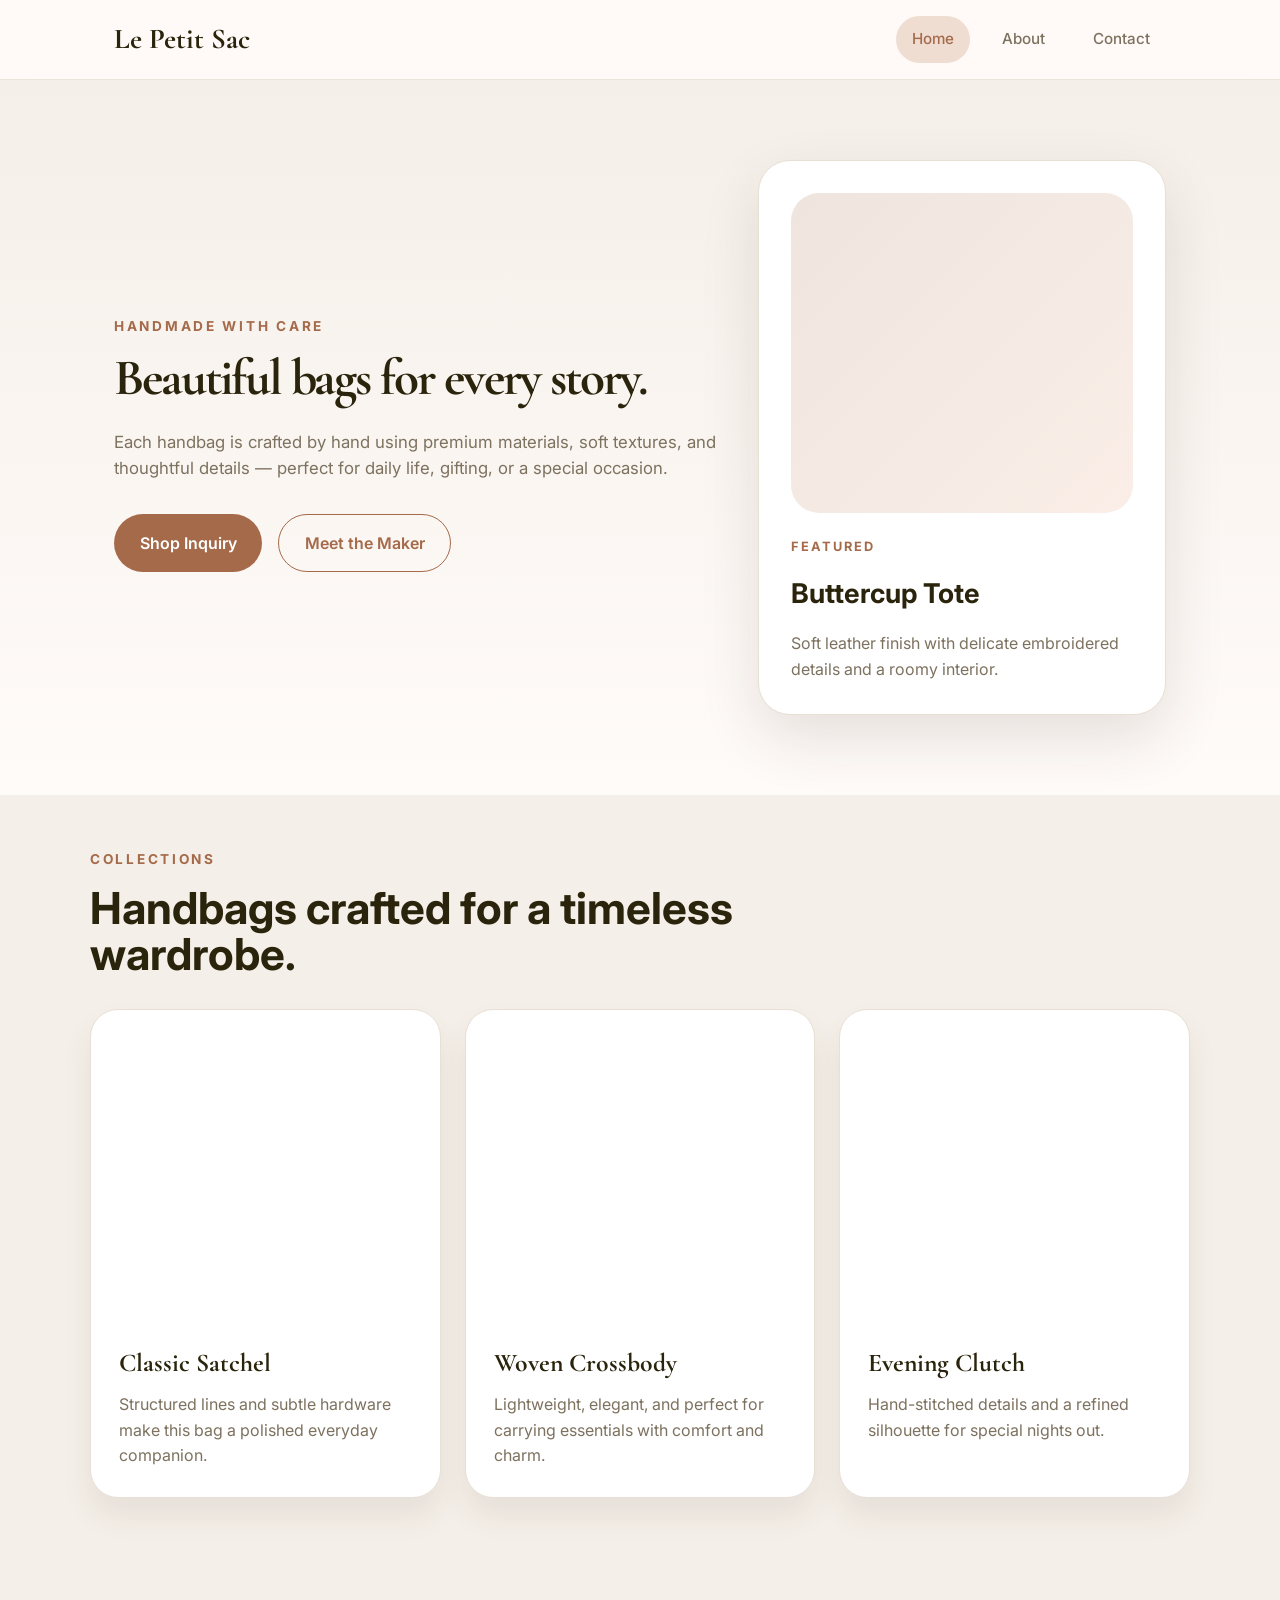
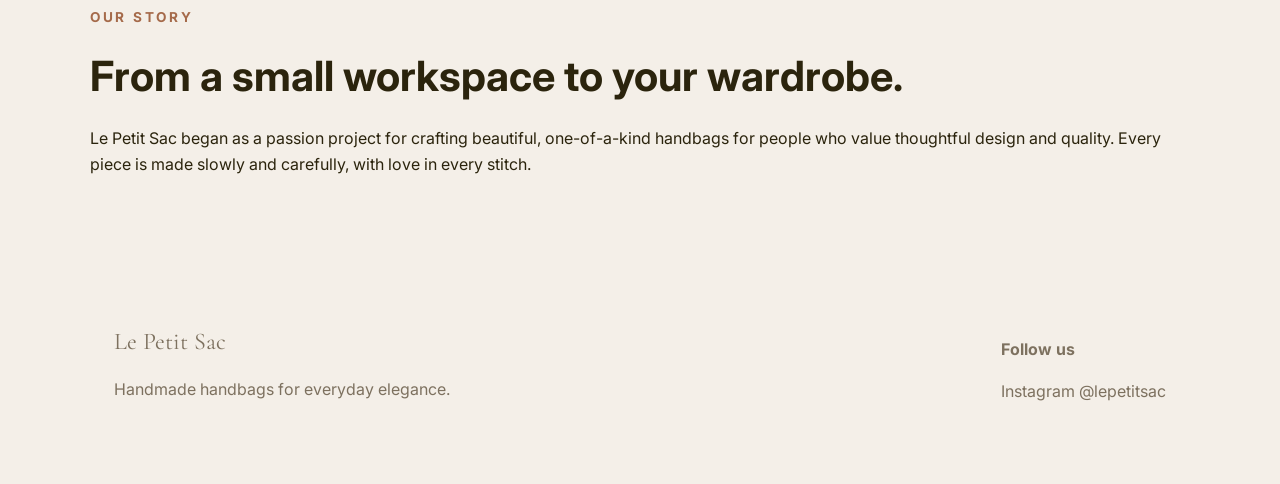
==== index.html @ e7d2e79a "style: update design for handmade handbag shop" ====
<!doctype html>
<html lang="en">
  <head>
    <meta charset="utf-8" />
    <meta name="viewport" content="width=device-width, initial-scale=1" />
    <title>Le Petit Sac — Handmade Handbags</title>
    <link rel="preconnect" href="https://fonts.googleapis.com">
    <link rel="preconnect" href="https://fonts.gstatic.com" crossorigin>
    <link href="https://fonts.googleapis.com/css2?family=Cormorant+Garamond:wght@400;500;600;700&family=Inter:wght@400;500;600;700&display=swap" rel="stylesheet">
    <link rel="stylesheet" href="styles.css">
  </head>
  <body>
    <header class="site-header">
      <div class="container header-row">
        <a class="logo" href="index.html">Le Petit Sac</a>
        <button id="navToggle" class="nav-toggle" aria-label="Toggle navigation">☰</button>
        <nav id="mainNav" class="nav" aria-label="Primary navigation">
          <a class="nav-link" href="index.html">Home</a>
          <a class="nav-link" href="about.html">About</a>
          <a class="nav-link" href="contact.html">Contact</a>
        </nav>
      </div>
    </header>

    <main>
      <section class="hero hero-shop">
        <div class="container hero-grid">
          <div>
            <p class="eyebrow">Handmade with care</p>
            <h1>Beautiful bags for every story.</h1>
            <p class="hero-copy">Each handbag is crafted by hand using premium materials, soft textures, and thoughtful details — perfect for daily life, gifting, or a special occasion.</p>
            <div class="hero-actions">
              <a class="button button-primary" href="contact.html">Shop Inquiry</a>
              <a class="button button-secondary" href="about.html">Meet the Maker</a>
            </div>
          </div>
          <div class="hero-product-card">
            <div class="product-visual"></div>
            <div class="product-copy">
              <span class="product-tag">Featured</span>
              <h2>Buttercup Tote</h2>
              <p>Soft leather finish with delicate embroidered details and a roomy interior.</p>
            </div>
          </div>
        </div>
      </section>

      <section class="container section-intro">
        <div class="section-heading">
          <p class="eyebrow">Collections</p>
          <h2>Handbags crafted for a timeless wardrobe.</h2>
        </div>
        <div class="card-grid">
          <article class="product-card">
            <div class="product-image product-image-1"></div>
            <h3>Classic Satchel</h3>
            <p>Structured lines and subtle hardware make this bag a polished everyday companion.</p>
          </article>
          <article class="product-card">
            <div class="product-image product-image-2"></div>
            <h3>Woven Crossbody</h3>
            <p>Lightweight, elegant, and perfect for carrying essentials with comfort and charm.</p>
          </article>
          <article class="product-card">
            <div class="product-image product-image-3"></div>
            <h3>Evening Clutch</h3>
            <p>Hand-stitched details and a refined silhouette for special nights out.</p>
          </article>
        </div>
      </section>

      <section class="container story-section">
        <div class="story-copy">
          <p class="eyebrow">Our Story</p>
          <h2>From a small workspace to your wardrobe.</h2>
          <p>Le Petit Sac began as a passion project for crafting beautiful, one-of-a-kind handbags for people who value thoughtful design and quality. Every piece is made slowly and carefully, with love in every stitch.</p>
        </div>
      </section>
    </main>

    <footer class="site-footer">
      <div class="container footer-grid">
        <div>
          <p class="footer-logo">Le Petit Sac</p>
          <p>Handmade handbags for everyday elegance.</p>
        </div>
        <div>
          <p><strong>Follow us</strong></p>
          <p>Instagram @lepetitsac</p>
        </div>
      </div>
    </footer>

    <script src="script.js"></script>
  </body>
</html>
---- styles.css ----
:root{
  --bg:#f4efe8;
  --surface:#fff9f5;
  --panel:#ffffff;
  --text:#2b240d;
  --muted:#7d715f;
  --accent:#a56a4a;
  --accent-soft:#efddd2;
  --border:#e8dfd5;
  --shadow:0 24px 60px rgba(59,43,28,0.12);
}
*{box-sizing:border-box}
html{scroll-behavior:smooth}
body{margin:0;font-family:'Inter',system-ui,sans-serif;background:var(--bg);color:var(--text);line-height:1.6}
a{color:inherit;text-decoration:none}
img{max-width:100%;display:block}
.container{max-width:1100px;margin:0 auto;padding:1rem 1.5rem}
.site-header{background:rgba(255,250,248,0.92);backdrop-filter:blur(12px);border-bottom:1px solid rgba(232,223,213,0.8);position:sticky;top:0;z-index:20}
.site-header .container{display:flex;align-items:center;gap:1rem;min-height:72px}
.logo{margin:0;font-family:'Cormorant Garamond',serif;font-size:1.8rem;font-weight:700;color:var(--text)}
.nav{margin-left:auto;display:flex;gap:1rem;align-items:center}
.nav-link{font-size:.95rem;font-weight:500;color:var(--muted);padding:.7rem 1rem;border-radius:999px;transition:background .3s,color .3s}
.nav-link:hover,.nav-link.active{background:var(--accent-soft);color:var(--accent)}
.nav-toggle{display:none;background:none;border:0;font-size:1.5rem;color:var(--text)}
.hero-shop{padding:4rem 0;background:linear-gradient(180deg,rgba(244,239,232,1) 0%,rgba(255,251,249,1) 100%)}
.hero-grid{display:grid;grid-template-columns:1.2fr .8fr;gap:2rem;align-items:center}
.eyebrow{font-size:.85rem;font-weight:700;letter-spacing:.2em;text-transform:uppercase;color:var(--accent);margin-bottom:.9rem}
.hero h1,.hero-about h1,.hero-contact h1{font-family:'Cormorant Garamond',serif;font-size:clamp(3rem,4vw,5rem);line-height:1.02;margin:0;letter-spacing:-.04em}
.hero-copy{max-width:42rem;margin:1.5rem 0;font-size:1.05rem;color:var(--muted)}
.hero-actions{display:flex;flex-wrap:wrap;gap:1rem;margin-top:2rem}
.button{display:inline-flex;align-items:center;justify-content:center;padding:.95rem 1.6rem;border-radius:999px;font-weight:600;transition:transform .2s ease,background .2s ease}
.button:hover{transform:translateY(-1px)}
.button-primary{background:var(--accent);color:#fff}
.button-secondary{background:transparent;border:1px solid var(--accent);color:var(--accent)}
.hero-product-card{background:var(--panel);border:1px solid var(--border);border-radius:32px;padding:2rem;box-shadow:var(--shadow);display:grid;gap:1.5rem}
.product-visual{height:320px;border-radius:28px;background:linear-gradient(135deg,rgba(165,106,74,0.18),rgba(250,236,229,0.9));position:relative;overflow:hidden}
.product-visual::before{content:'';position:absolute;inset:0;background:url('https://images.unsplash.com/photo-1512436991641-6745cdb1723f?auto=format&fit=crop&w=900&q=80') center/cover no-repeat;filter:grayscale(.05) contrast(1.02);}
.product-copy{display:grid;gap:.75rem}
.product-tag{font-size:.8rem;font-weight:700;text-transform:uppercase;color:var(--accent);letter-spacing:.16em}
.product-copy h2{font-size:1.7rem;margin:.2rem 0}
.product-copy p{margin:0;color:var(--muted)}
.section-intro{padding:2.5rem 0 4rem}
.section-heading{max-width:680px;margin-bottom:2rem}
.section-heading h2{font-size:2.75rem;line-height:1.05;margin:.5rem 0}
.card-grid{display:grid;grid-template-columns:repeat(3,minmax(0,1fr));gap:1.5rem}
.product-card{background:var(--panel);border:1px solid var(--border);border-radius:28px;padding:1.75rem;box-shadow:0 18px 30px rgba(75,52,37,0.08)}
.product-card h3{font-family:'Cormorant Garamond',serif;font-size:1.6rem;margin:.75rem 0 .5rem}
.product-card p{color:var(--muted);margin:0}
.product-image{aspect-ratio:1/1;display:block;border-radius:24px;background-size:cover;background-position:center}
.product-image-1{background-image:url('https://images.unsplash.com/photo-1512436991641-6745cdb1723f?auto=format&fit=crop&w=700&q=80')}
.product-image-2{background-image:url('https://images.unsplash.com/photo-1495121605193-b116b5b9c5d6?auto=format&fit=crop&w=700&q=80')}
.product-image-3{background-image:url('https://images.unsplash.com/photo-1520962915462-2f277ed0b07a?auto=format&fit=crop&w=700&q=80')}
.story-section{padding:2rem 0 4rem}
.story-copy h2{font-size:2.6rem;margin:.4rem 0 1rem}
.about-grid{display:grid;grid-template-columns:1.2fr .8fr;gap:2rem;align-items:start}
.about-copy p{color:var(--muted);margin-top:1rem}
.about-values{display:grid;gap:1rem}
.value-card{background:var(--surface);border:1px solid var(--border);border-radius:24px;padding:1.5rem}
.value-card h3{margin:0 0 .75rem;font-size:1.2rem}
.value-card p{margin:0;color:var(--muted)}
.hero-about,.hero-contact{padding:5rem 0 4rem;background:linear-gradient(180deg,rgba(244,239,232,0.8),rgba(255,251,249,1))}
.hero-inner{max-width:720px}
.contact-grid{display:grid;grid-template-columns:1fr 1.1fr;gap:2rem;padding:3rem 0}
.contact-details, .contact-form-card{background:var(--panel);border:1px solid var(--border);border-radius:32px;padding:2rem;box-shadow:var(--shadow)}
.contact-details h2{font-size:2rem;margin-bottom:.75rem}
.contact-form-card form{display:grid;gap:1rem}
.contact-form-card label{font-weight:600;color:var(--text)}
.contact-form-card input,
.contact-form-card textarea{width:100%;padding:1rem;border:1px solid var(--border);border-radius:18px;background:rgba(255,250,248,0.95);font:inherit}
.contact-form-card button{width:min-content;background:var(--accent);color:#fff;border-radius:999px;padding:.95rem 1.8rem;font-weight:700;cursor:pointer}
.site-footer{padding:3rem 0;background:transparent;color:var(--muted)}
.footer-grid{display:grid;grid-template-columns:1fr auto;gap:2rem;align-items:center}
.footer-logo{font-family:'Cormorant Garamond',serif;font-size:1.5rem;margin:0}

@media (max-width:920px){
  .hero-grid, .about-grid, .contact-grid{grid-template-columns:1fr}
  .card-grid{grid-template-columns:1fr 1fr}
}
@media (max-width:720px){
  .container{padding:1rem}
  .site-header .container{flex-wrap:wrap}
  .nav{display:none;position:absolute;right:1rem;top:72px;flex-direction:column;background:var(--panel);padding:1rem;border-radius:20px;box-shadow:0 24px 40px rgba(75,52,37,0.12)}
  .nav.open{display:flex}
  .nav-toggle{display:block;margin-left:auto}
  .hero h1,.hero-about h1,.hero-contact h1{font-size:2.8rem}
  .card-grid{grid-template-columns:1fr}
}
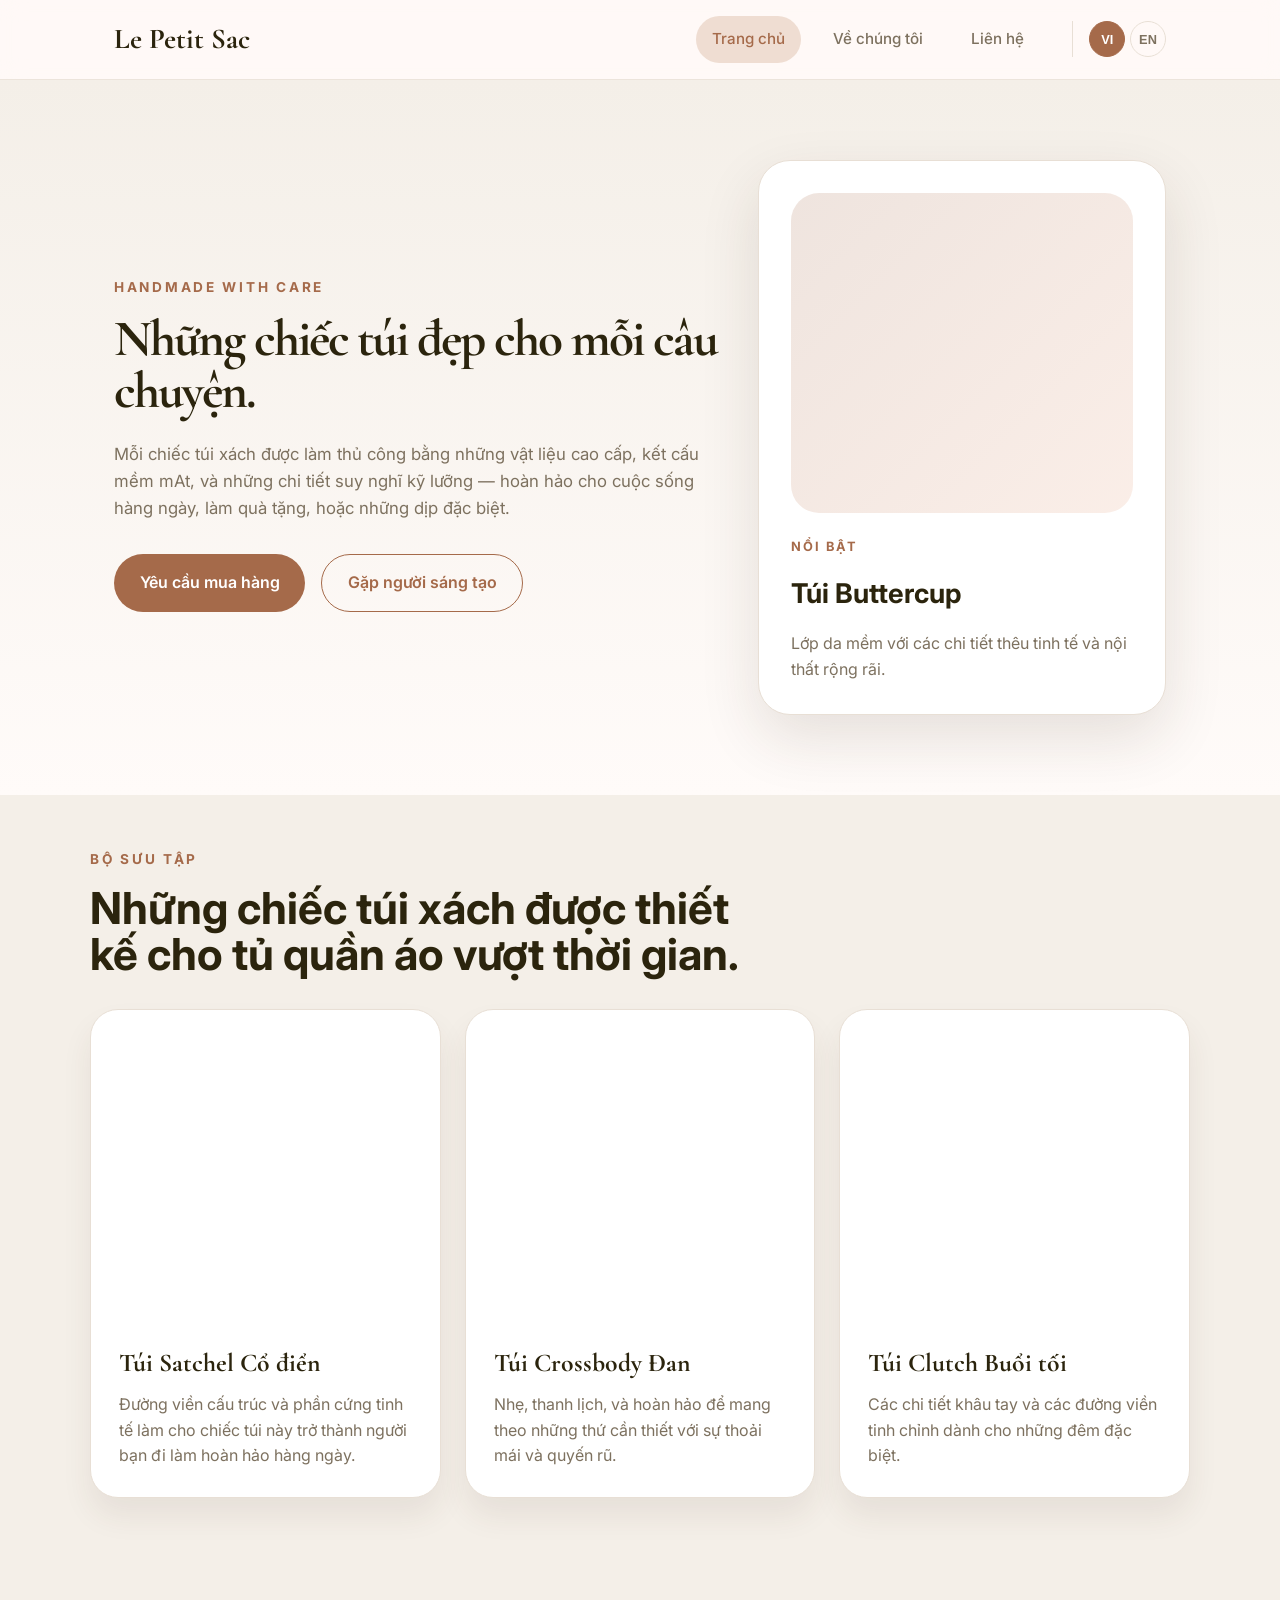
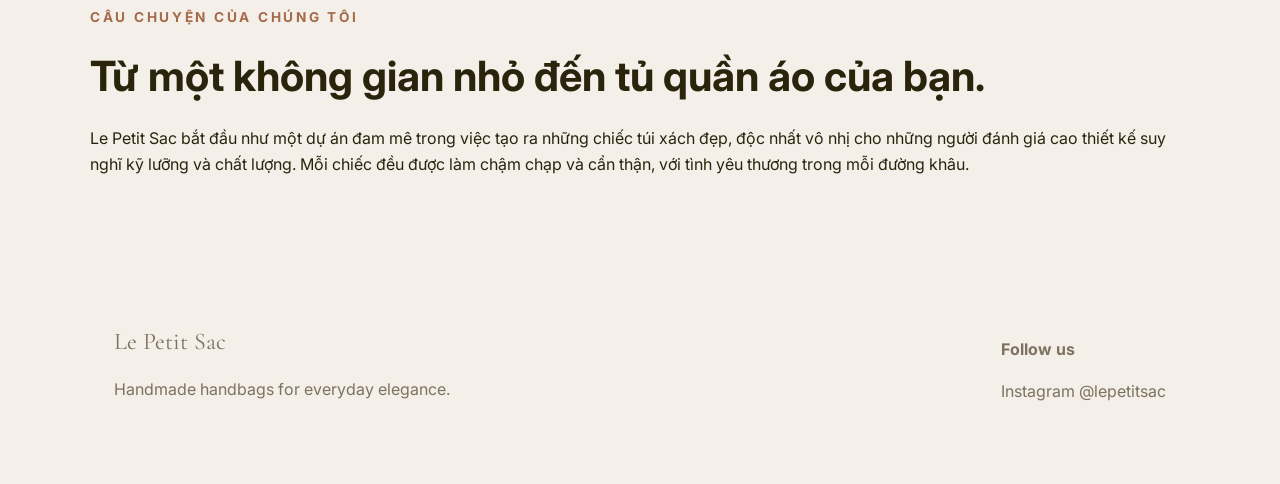
==== commit 332377fa: "feat: add multilingual support (Vietnamese + English) with language switcher" ====
--- a/index.html
+++ b/index.html
@@ -8,6 +8,7 @@
     <link rel="preconnect" href="https://fonts.gstatic.com" crossorigin>
     <link href="https://fonts.googleapis.com/css2?family=Cormorant+Garamond:wght@400;500;600;700&family=Inter:wght@400;500;600;700&display=swap" rel="stylesheet">
     <link rel="stylesheet" href="styles.css">
+    <script src="translations.js"></script>
   </head>
   <body>
     <header class="site-header">
@@ -15,10 +16,14 @@
         <a class="logo" href="index.html">Le Petit Sac</a>
         <button id="navToggle" class="nav-toggle" aria-label="Toggle navigation">☰</button>
         <nav id="mainNav" class="nav" aria-label="Primary navigation">
-          <a class="nav-link" href="index.html">Home</a>
-          <a class="nav-link" href="about.html">About</a>
-          <a class="nav-link" href="contact.html">Contact</a>
+          <a class="nav-link" href="index.html" data-i18n="home">Home</a>
+          <a class="nav-link" href="about.html" data-i18n="about">About</a>
+          <a class="nav-link" href="contact.html" data-i18n="contact">Contact</a>
         </nav>
+        <div class="lang-switcher">
+          <button class="lang-btn" data-lang="vi">VI</button>
+          <button class="lang-btn" data-lang="en">EN</button>
+        </div>
       </div>
     </header>
 
@@ -26,20 +31,20 @@
       <section class="hero hero-shop">
         <div class="container hero-grid">
           <div>
-            <p class="eyebrow">Handmade with care</p>
-            <h1>Beautiful bags for every story.</h1>
-            <p class="hero-copy">Each handbag is crafted by hand using premium materials, soft textures, and thoughtful details — perfect for daily life, gifting, or a special occasion.</p>
+            <p class="eyebrow" data-i18n="tagline">Handmade with care</p>
+            <h1 data-i18n="hero_title">Beautiful bags for every story.</h1>
+            <p class="hero-copy" data-i18n="hero_copy">Each handbag is crafted by hand using premium materials, soft textures, and thoughtful details — perfect for daily life, gifting, or a special occasion.</p>
             <div class="hero-actions">
-              <a class="button button-primary" href="contact.html">Shop Inquiry</a>
-              <a class="button button-secondary" href="about.html">Meet the Maker</a>
+              <a class="button button-primary" href="contact.html" data-i18n="shop_inquiry">Shop Inquiry</a>
+              <a class="button button-secondary" href="about.html" data-i18n="meet_maker">Meet the Maker</a>
             </div>
           </div>
           <div class="hero-product-card">
             <div class="product-visual"></div>
             <div class="product-copy">
-              <span class="product-tag">Featured</span>
-              <h2>Buttercup Tote</h2>
-              <p>Soft leather finish with delicate embroidered details and a roomy interior.</p>
+              <span class="product-tag" data-i18n="featured">Featured</span>
+              <h2 data-i18n="buttercup_title">Buttercup Tote</h2>
+              <p data-i18n="buttercup_copy">Soft leather finish with delicate embroidered details and a roomy interior.</p>
             </div>
           </div>
         </div>
@@ -47,33 +52,33 @@
 
       <section class="container section-intro">
         <div class="section-heading">
-          <p class="eyebrow">Collections</p>
-          <h2>Handbags crafted for a timeless wardrobe.</h2>
+          <p class="eyebrow" data-i18n="collections">Collections</p>
+          <h2 data-i18n="collections_title">Handbags crafted for a timeless wardrobe.</h2>
         </div>
         <div class="card-grid">
           <article class="product-card">
             <div class="product-image product-image-1"></div>
-            <h3>Classic Satchel</h3>
-            <p>Structured lines and subtle hardware make this bag a polished everyday companion.</p>
+            <h3 data-i18n="classic_satchel">Classic Satchel</h3>
+            <p data-i18n="classic_satchel_copy">Structured lines and subtle hardware make this bag a polished everyday companion.</p>
           </article>
           <article class="product-card">
             <div class="product-image product-image-2"></div>
-            <h3>Woven Crossbody</h3>
-            <p>Lightweight, elegant, and perfect for carrying essentials with comfort and charm.</p>
+            <h3 data-i18n="woven_crossbody">Woven Crossbody</h3>
+            <p data-i18n="woven_crossbody_copy">Lightweight, elegant, and perfect for carrying essentials with comfort and charm.</p>
           </article>
           <article class="product-card">
             <div class="product-image product-image-3"></div>
-            <h3>Evening Clutch</h3>
-            <p>Hand-stitched details and a refined silhouette for special nights out.</p>
+            <h3 data-i18n="evening_clutch">Evening Clutch</h3>
+            <p data-i18n="evening_clutch_copy">Hand-stitched details and a refined silhouette for special nights out.</p>
           </article>
         </div>
       </section>
 
       <section class="container story-section">
         <div class="story-copy">
-          <p class="eyebrow">Our Story</p>
-          <h2>From a small workspace to your wardrobe.</h2>
-          <p>Le Petit Sac began as a passion project for crafting beautiful, one-of-a-kind handbags for people who value thoughtful design and quality. Every piece is made slowly and carefully, with love in every stitch.</p>
+          <p class="eyebrow" data-i18n="our_story">Our Story</p>
+          <h2 data-i18n="story_title">From a small workspace to your wardrobe.</h2>
+          <p data-i18n="story_copy">Le Petit Sac began as a passion project for crafting beautiful, one-of-a-kind handbags for people who value thoughtful design and quality. Every piece is made slowly and carefully, with love in every stitch.</p>
         </div>
       </section>
     </main>
@@ -91,6 +96,6 @@
       </div>
     </footer>
 
-    <script src="script.js"></script>
+    <script src="script.js" defer></script>
   </body>
 </html>
--- a/styles.css
+++ b/styles.css
@@ -22,6 +22,10 @@
 .nav-link{font-size:.95rem;font-weight:500;color:var(--muted);padding:.7rem 1rem;border-radius:999px;transition:background .3s,color .3s}
 .nav-link:hover,.nav-link.active{background:var(--accent-soft);color:var(--accent)}
 .nav-toggle{display:none;background:none;border:0;font-size:1.5rem;color:var(--text)}
+.lang-switcher{display:flex;gap:.3rem;margin-left:1rem;border-left:1px solid var(--border);padding-left:1rem}
+.lang-btn{background:none;border:1px solid var(--border);border-radius:50%;width:36px;height:36px;font-size:.8rem;font-weight:700;color:var(--muted);cursor:pointer;transition:all .3s}
+.lang-btn:hover{background:var(--accent-soft);color:var(--accent)}
+.lang-btn.active{background:var(--accent);color:#fff;border-color:var(--accent)}
 .hero-shop{padding:4rem 0;background:linear-gradient(180deg,rgba(244,239,232,1) 0%,rgba(255,251,249,1) 100%)}
 .hero-grid{display:grid;grid-template-columns:1.2fr .8fr;gap:2rem;align-items:center}
 .eyebrow{font-size:.85rem;font-weight:700;letter-spacing:.2em;text-transform:uppercase;color:var(--accent);margin-bottom:.9rem}
@@ -79,9 +83,10 @@
 @media (max-width:720px){
   .container{padding:1rem}
   .site-header .container{flex-wrap:wrap}
+  .lang-switcher{margin-left:auto;border:none;padding:0;order:2}
   .nav{display:none;position:absolute;right:1rem;top:72px;flex-direction:column;background:var(--panel);padding:1rem;border-radius:20px;box-shadow:0 24px 40px rgba(75,52,37,0.12)}
   .nav.open{display:flex}
-  .nav-toggle{display:block;margin-left:auto}
+  .nav-toggle{display:block;margin-left:0}
   .hero h1,.hero-about h1,.hero-contact h1{font-size:2.8rem}
   .card-grid{grid-template-columns:1fr}
 }
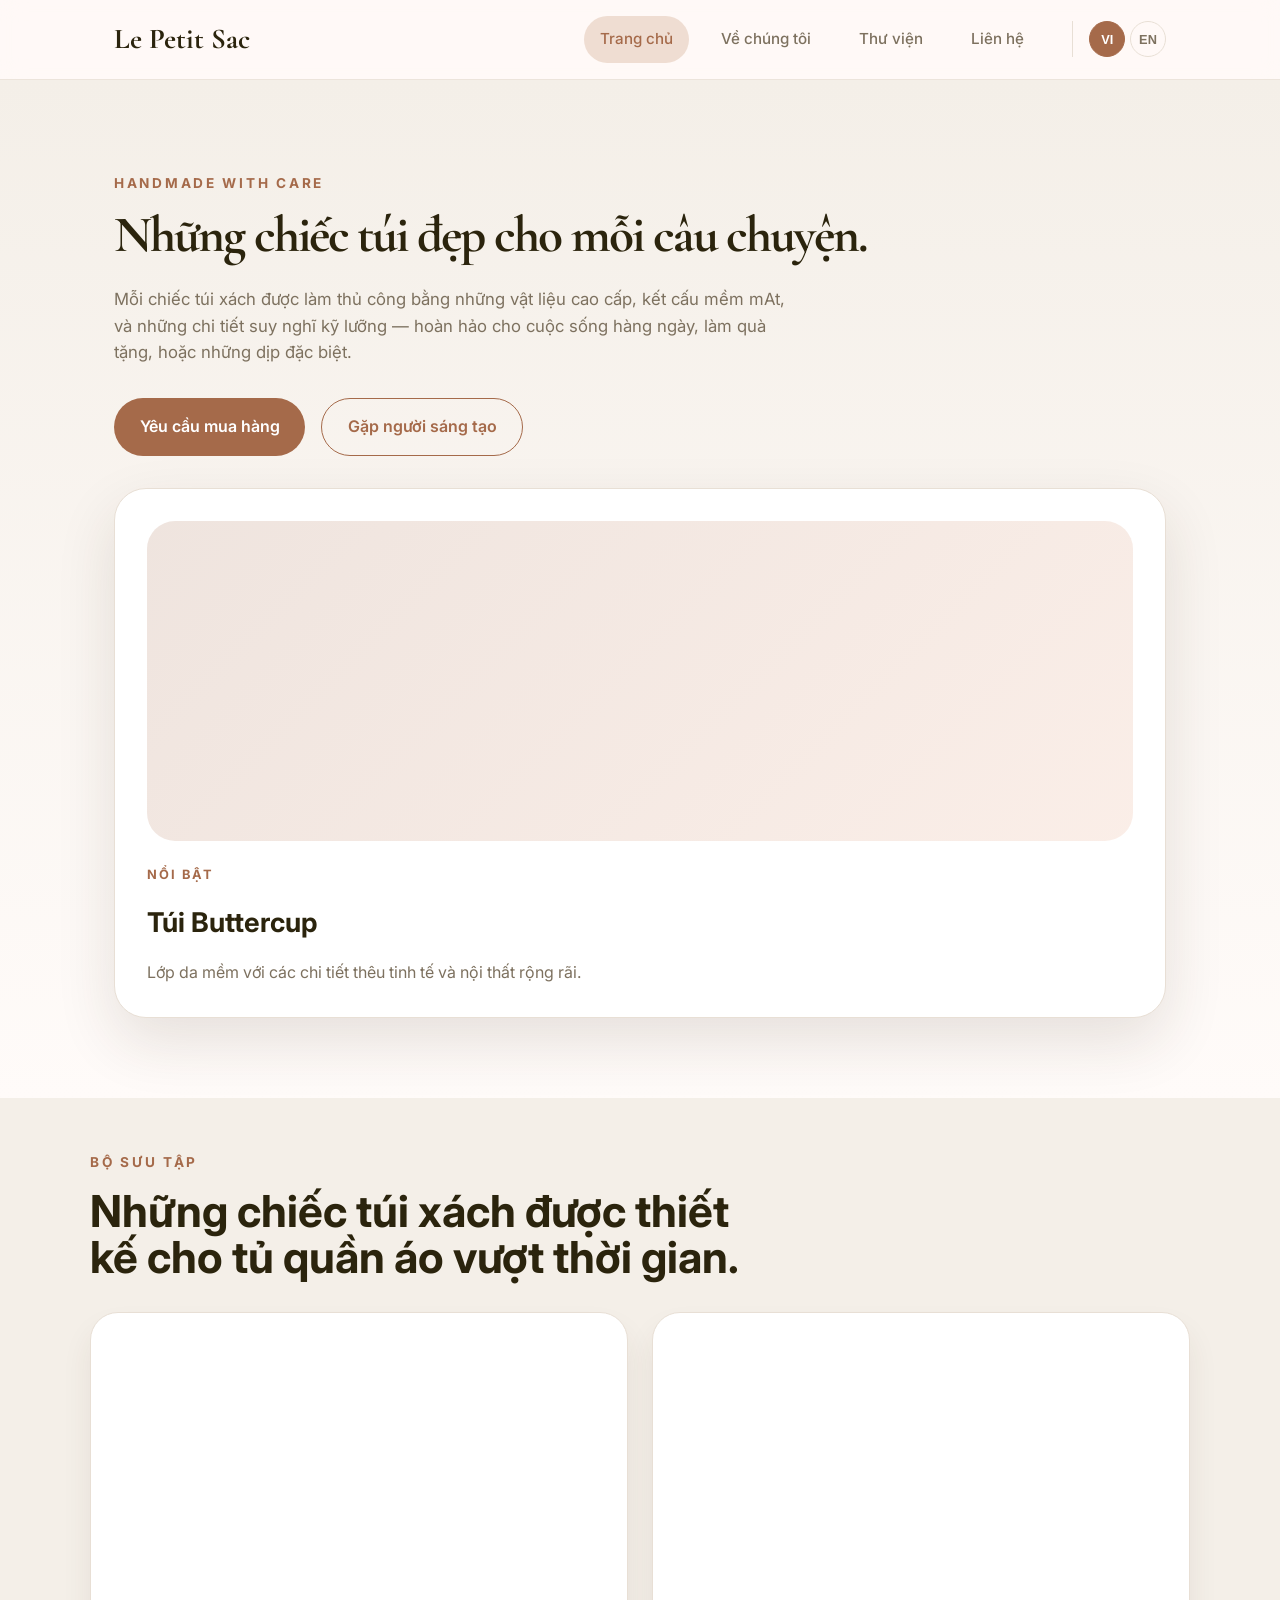
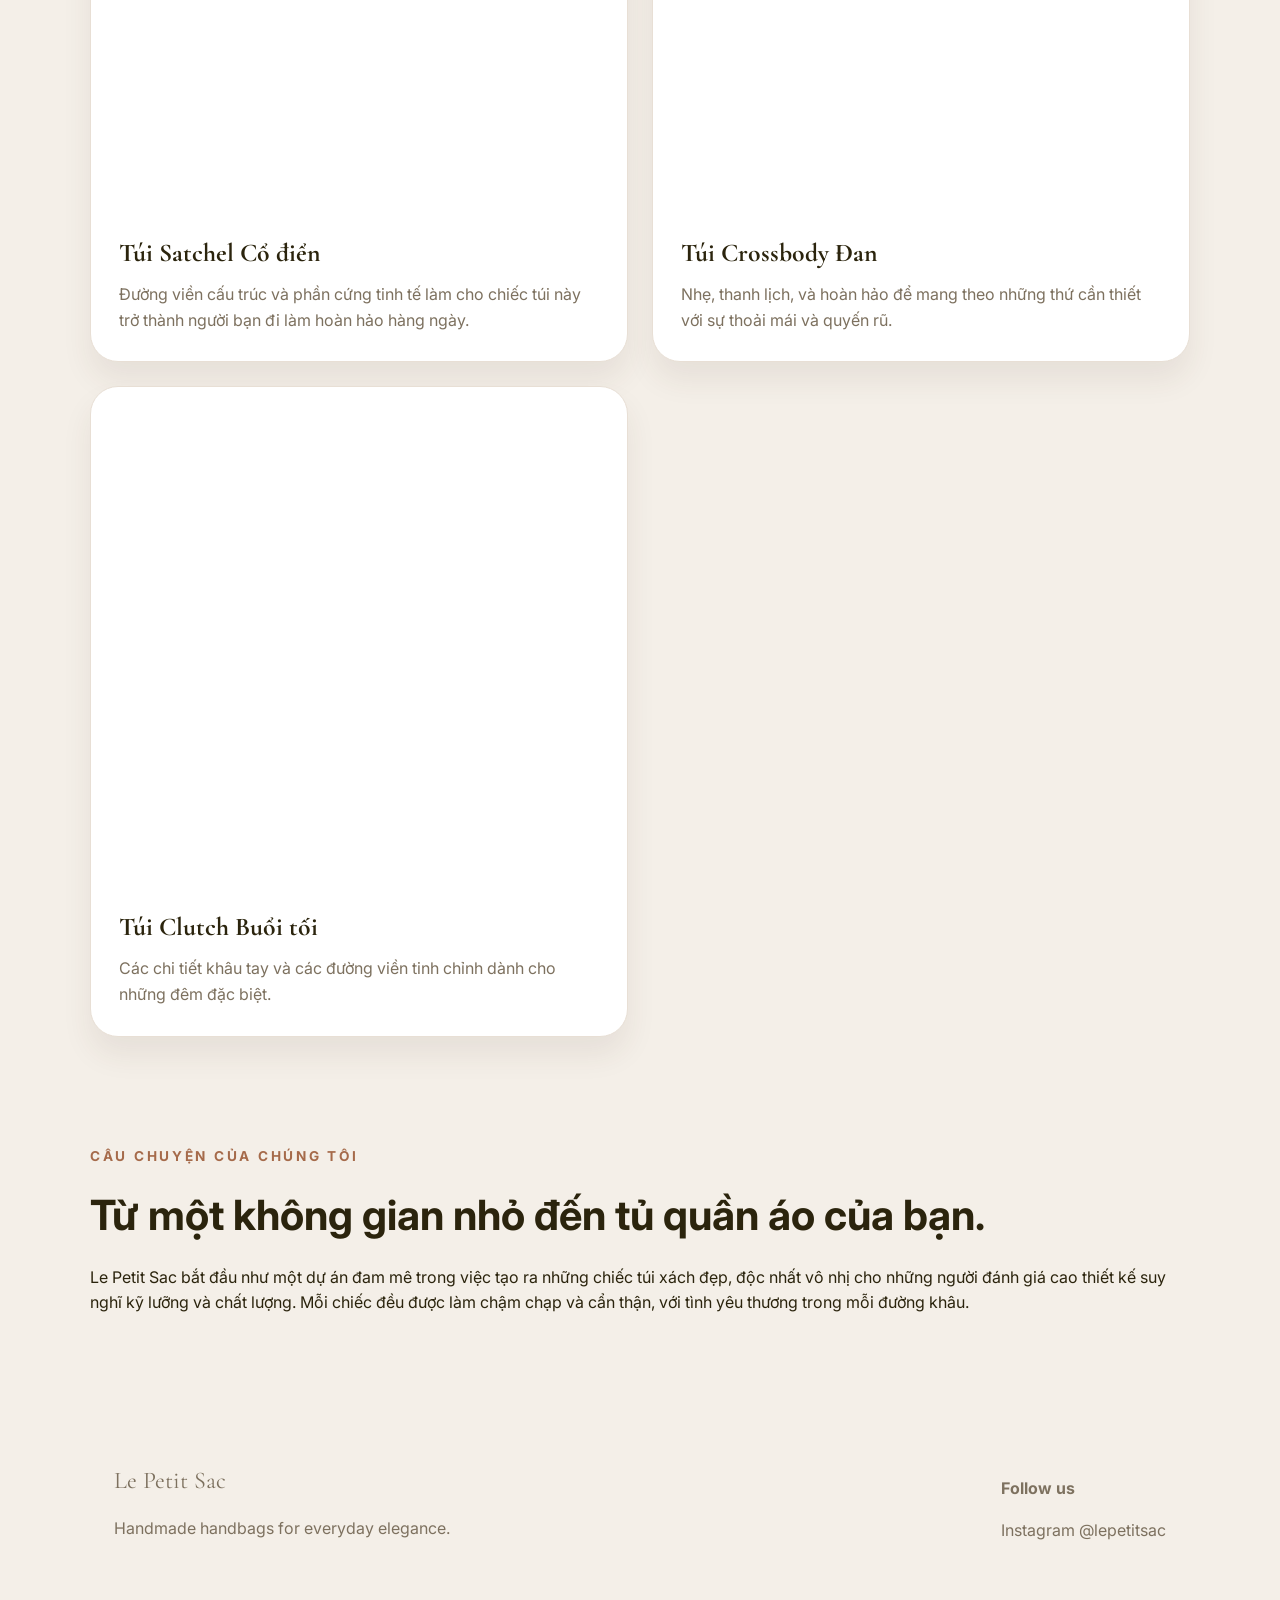
==== commit 10a6a27f: "feat: add gallery page with lightbox viewer and easy image management" ====
--- a/index.html
+++ b/index.html
@@ -18,6 +18,7 @@
         <nav id="mainNav" class="nav" aria-label="Primary navigation">
           <a class="nav-link" href="index.html" data-i18n="home">Home</a>
           <a class="nav-link" href="about.html" data-i18n="about">About</a>
+          <a class="nav-link" href="gallery.html" data-i18n="gallery">Gallery</a>
           <a class="nav-link" href="contact.html" data-i18n="contact">Contact</a>
         </nav>
         <div class="lang-switcher">
--- a/styles.css
+++ b/styles.css
@@ -75,8 +75,38 @@
 .site-footer{padding:3rem 0;background:transparent;color:var(--muted)}
 .footer-grid{display:grid;grid-template-columns:1fr auto;gap:2rem;align-items:center}
 .footer-logo{font-family:'Cormorant Garamond',serif;font-size:1.5rem;margin:0}
+.gallery-section{padding:2.5rem 0 4rem}
+.gallery-grid{display:grid;grid-template-columns:repeat(4,minmax(0,1fr));gap:1.5rem}
+.gallery-item{cursor:pointer;transition:transform .3s ease}
+.gallery-item:hover{transform:translateY(-4px)}
+.gallery-image-wrapper{position:relative;overflow:hidden;border-radius:20px;aspect-ratio:1/1}
+.gallery-image{width:100%;height:100%;object-fit:cover;display:block}
+.gallery-overlay{position:absolute;inset:0;background:rgba(59,43,28,0.6);backdrop-filter:blur(2px);display:flex;align-items:center;justify-content:center;opacity:0;transition:opacity .3s}
+.gallery-image-wrapper:hover .gallery-overlay{opacity:1}
+.gallery-view-btn{background:var(--accent);color:#fff;border:none;padding:.8rem 1.6rem;border-radius:999px;font-weight:700;cursor:pointer;transition:transform .2s,background .2s}
+.gallery-view-btn:hover{transform:scale(1.05);background:#8f5a3f}
+.gallery-item-title{font-family:'Cormorant Garamond',serif;font-size:1.3rem;margin:.75rem 0 .4rem;color:var(--text)}
+.gallery-item-tags{margin:0;display:flex;flex-wrap:wrap;gap:.4rem}
+.tag{display:inline-block;font-size:.75rem;background:var(--accent-soft);color:var(--accent);padding:.3rem .7rem;border-radius:20px}
+.lightbox{position:fixed;inset:0;background:rgba(0,0,0,0.95);display:none;align-items:center;justify-content:center;z-index:100;opacity:0;transition:opacity .3s}
+.lightbox.open{display:flex;opacity:1}
+.lightbox-content{position:relative;max-width:90vw;max-height:90vh;display:grid;grid-template-rows:auto 1fr;gap:1.5rem;animation:slideUp .3s ease}
+.lightbox-content img{width:100%;max-height:60vh;object-fit:contain;border-radius:20px}
+.lightbox-caption{color:#fff;text-align:center}
+.lightbox-caption h2{font-family:'Cormorant Garamond',serif;font-size:2rem;margin:0 0 .5rem}
+.lightbox-caption p{margin:0;color:#ddd;font-size:1rem}
+.lightbox-close{position:absolute;top:-40px;right:0;background:none;border:none;color:#fff;font-size:2.5rem;cursor:pointer;width:40px;height:40px;display:flex;align-items:center;justify-content:center;transition:transform .2s}
+.lightbox-close:hover{transform:scale(1.1)}
+@keyframes slideUp{from{transform:translateY(20px);opacity:0}to{transform:translateY(0);opacity:1}}
+.hero-gallery{padding:5rem 0 4rem;background:linear-gradient(180deg,rgba(244,239,232,0.8),rgba(255,251,249,1))}
 
-@media (max-width:920px){
+@media (max-width:1100px){
+  .gallery-grid{grid-template-columns:repeat(3,minmax(0,1fr))}
+}
+@media (max-width:768px){
+  .gallery-grid{grid-template-columns:repeat(2,minmax(0,1fr));gap:1rem}
+}
+
   .hero-grid, .about-grid, .contact-grid{grid-template-columns:1fr}
   .card-grid{grid-template-columns:1fr 1fr}
 }
@@ -89,4 +119,6 @@
   .nav-toggle{display:block;margin-left:0}
   .hero h1,.hero-about h1,.hero-contact h1{font-size:2.8rem}
   .card-grid{grid-template-columns:1fr}
+  .gallery-grid{grid-template-columns:1fr}
+  .lightbox-content{max-width:95vw;max-height:95vh}
 }
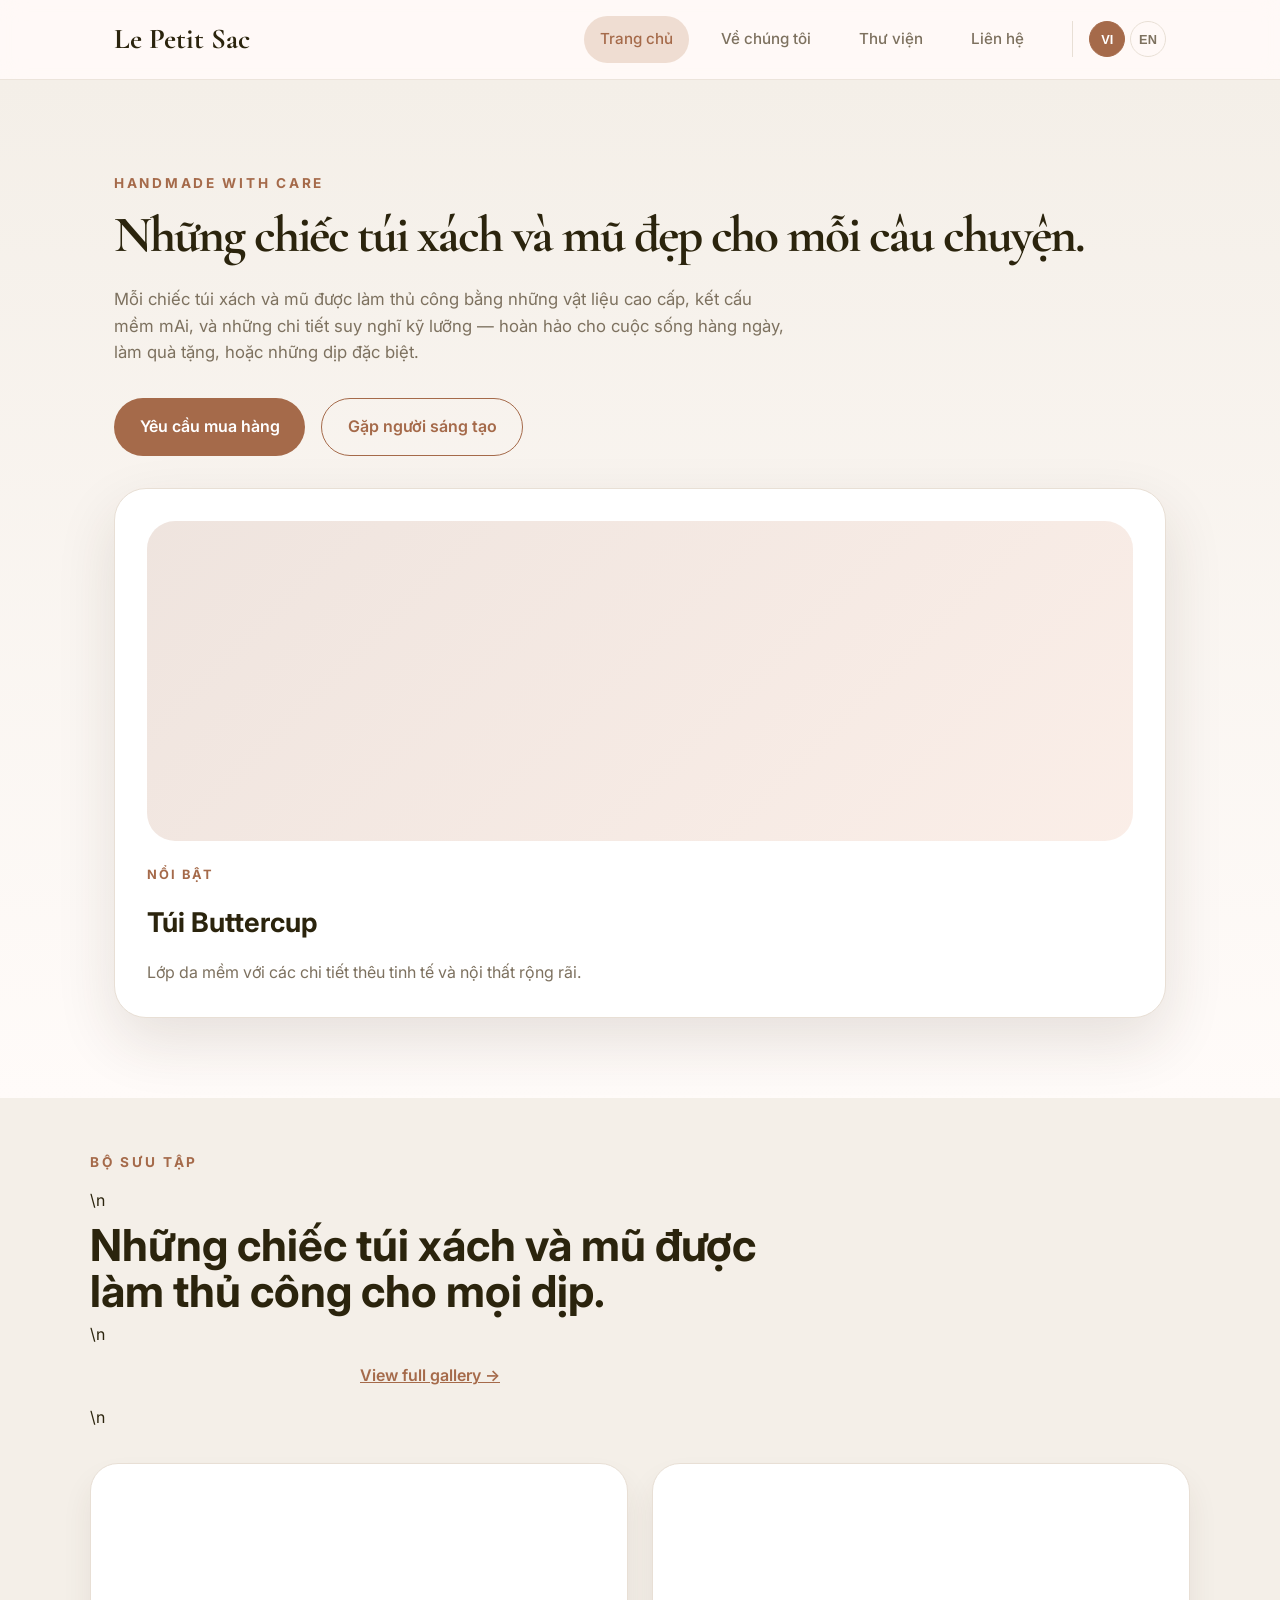
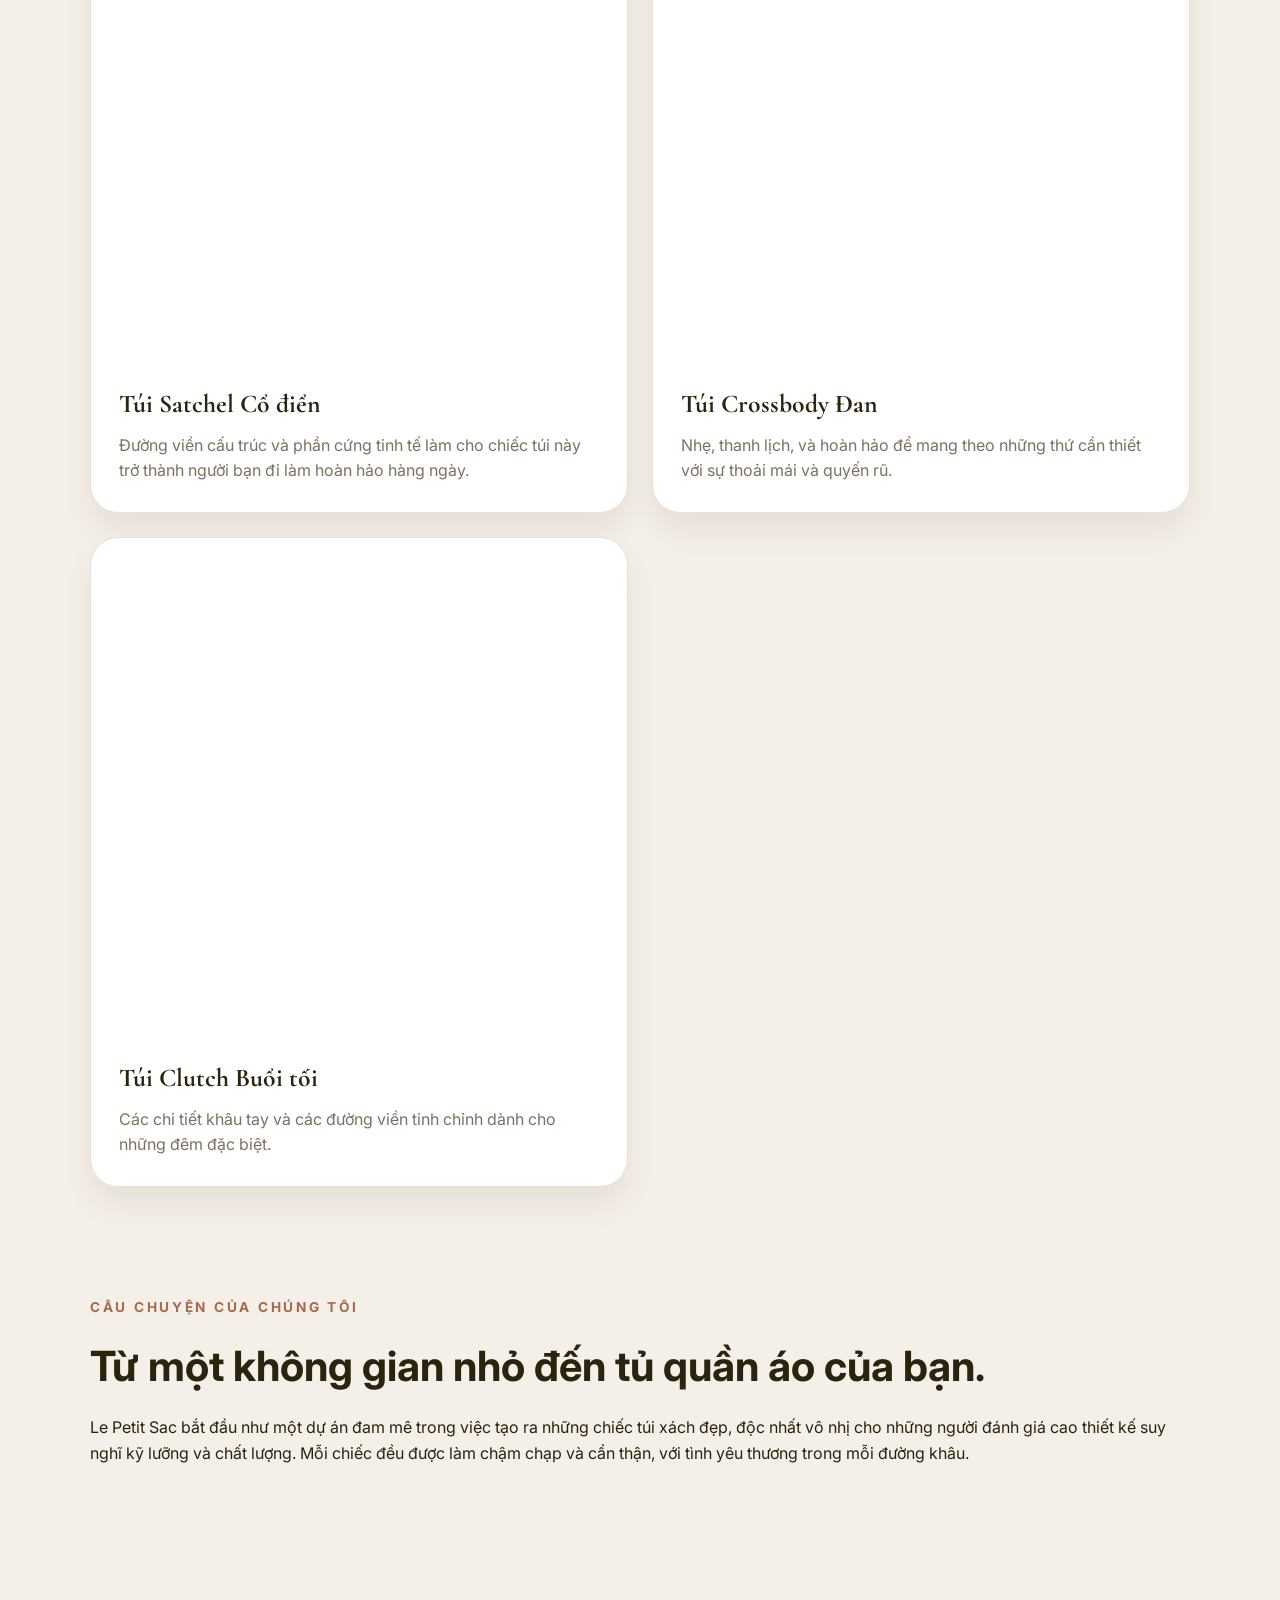
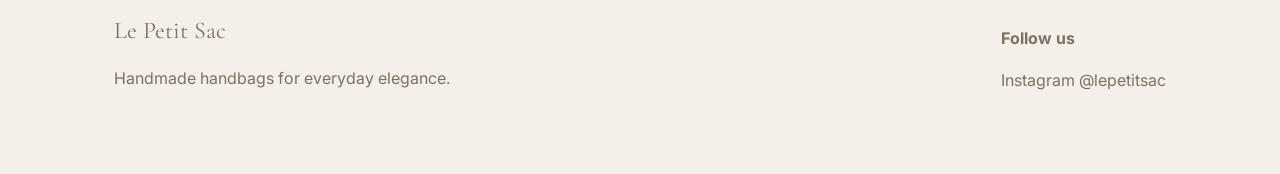
==== commit c4e0ddf3: "feat: add multi-image support per product with lightbox navigation" ====
--- a/index.html
+++ b/index.html
@@ -33,8 +33,8 @@
         <div class="container hero-grid">
           <div>
             <p class="eyebrow" data-i18n="tagline">Handmade with care</p>
-            <h1 data-i18n="hero_title">Beautiful bags for every story.</h1>
-            <p class="hero-copy" data-i18n="hero_copy">Each handbag is crafted by hand using premium materials, soft textures, and thoughtful details — perfect for daily life, gifting, or a special occasion.</p>
+            <h1 data-i18n="hero_title">Beautiful bags and hats for every story.</h1>
+            <p class="hero-copy" data-i18n="hero_copy">Each handbag and hat is crafted by hand using premium materials, soft textures, and thoughtful details — perfect for daily life, gifting, or a special occasion.</p>
             <div class="hero-actions">
               <a class="button button-primary" href="contact.html" data-i18n="shop_inquiry">Shop Inquiry</a>
               <a class="button button-secondary" href="about.html" data-i18n="meet_maker">Meet the Maker</a>
@@ -53,9 +53,7 @@
 
       <section class="container section-intro">
         <div class="section-heading">
-          <p class="eyebrow" data-i18n="collections">Collections</p>
-          <h2 data-i18n="collections_title">Handbags crafted for a timeless wardrobe.</h2>
-        </div>
+          <p class="eyebrow" data-i18n="collections">Collections</p>\n          <h2 data-i18n="collections_title">Handmade handbags and hats for every occasion.</h2>\n          <p style="text-align:center;margin-top:1rem"><a href="gallery.html" style="color:var(--accent);font-weight:600;text-decoration:underline">View full gallery →</a></p>\n        </div>
         <div class="card-grid">
           <article class="product-card">
             <div class="product-image product-image-1"></div>
--- a/styles.css
+++ b/styles.css
@@ -76,6 +76,10 @@
 .footer-grid{display:grid;grid-template-columns:1fr auto;gap:2rem;align-items:center}
 .footer-logo{font-family:'Cormorant Garamond',serif;font-size:1.5rem;margin:0}
 .gallery-section{padding:2.5rem 0 4rem}
+.product-tabs-nav{display:flex;justify-content:center;gap:1rem;margin-bottom:2.5rem;border-bottom:1px solid var(--border);padding-bottom:1rem}
+.product-tab{font-size:1.1rem;font-weight:600;color:var(--muted);text-decoration:none;padding:0.5rem 1.5rem;border-radius:999px;transition:all .3s}
+.product-tab:hover{background:var(--accent-soft);color:var(--accent)}
+.product-tab.active{background:var(--accent);color:#fff}
 .gallery-grid{display:grid;grid-template-columns:repeat(4,minmax(0,1fr));gap:1.5rem}
 .gallery-item{cursor:pointer;transition:transform .3s ease}
 .gallery-item:hover{transform:translateY(-4px)}
@@ -97,6 +101,16 @@
 .lightbox-caption p{margin:0;color:#ddd;font-size:1rem}
 .lightbox-close{position:absolute;top:-40px;right:0;background:none;border:none;color:#fff;font-size:2.5rem;cursor:pointer;width:40px;height:40px;display:flex;align-items:center;justify-content:center;transition:transform .2s}
 .lightbox-close:hover{transform:scale(1.1)}
+.lightbox-image-container{position:relative;display:flex;align-items:center;justify-content:center}
+.lightbox-nav{position:absolute;background:rgba(255,255,255,0.2);border:none;color:#fff;font-size:3rem;cursor:pointer;width:50px;height:50px;border-radius:50%;display:flex;align-items:center;justify-content:center;transition:all .2s;padding:0;top:50%;transform:translateY(-50%)}
+.lightbox-nav:hover{background:rgba(255,255,255,0.4);transform:translateY(-50%) scale(1.1)}
+.lightbox-prev{left:10px}
+.lightbox-next{right:10px}
+.lightbox-nav:disabled{opacity:0.3;cursor:not-allowed}
+.lightbox-nav:disabled:hover{background:rgba(255,255,255,0.2);transform:translateY(-50%)}
+.image-counter{position:absolute;bottom:10px;right:10px;background:rgba(0,0,0,0.6);color:#fff;padding:0.5rem 1rem;border-radius:20px;font-size:0.9rem;font-family:'Inter',sans-serif;display:none}
+.gallery-image-wrapper{position:relative}
+.image-count{position:absolute;top:10px;right:10px;background:rgba(165,106,74,0.9);color:#fff;padding:0.3rem 0.8rem;border-radius:20px;font-size:0.8rem;font-weight:600}
 @keyframes slideUp{from{transform:translateY(20px);opacity:0}to{transform:translateY(0);opacity:1}}
 .hero-gallery{padding:5rem 0 4rem;background:linear-gradient(180deg,rgba(244,239,232,0.8),rgba(255,251,249,1))}
 
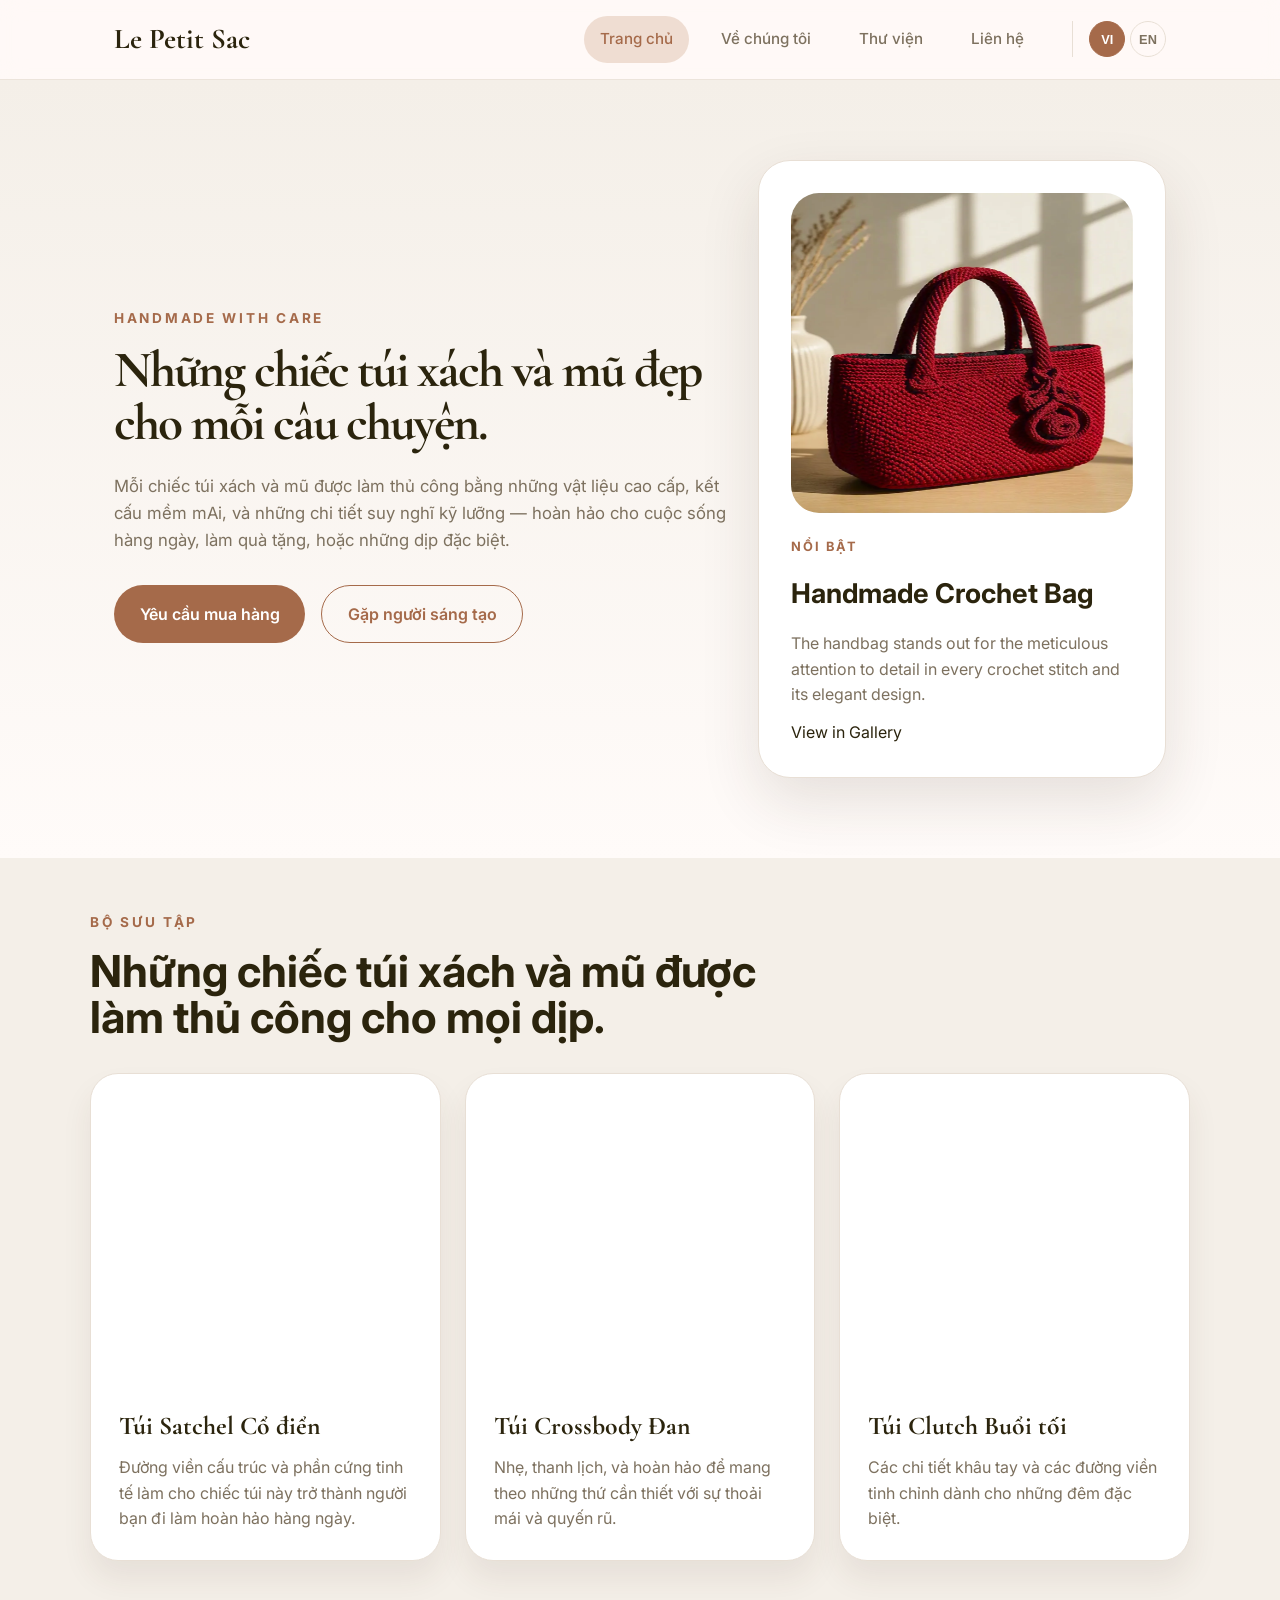
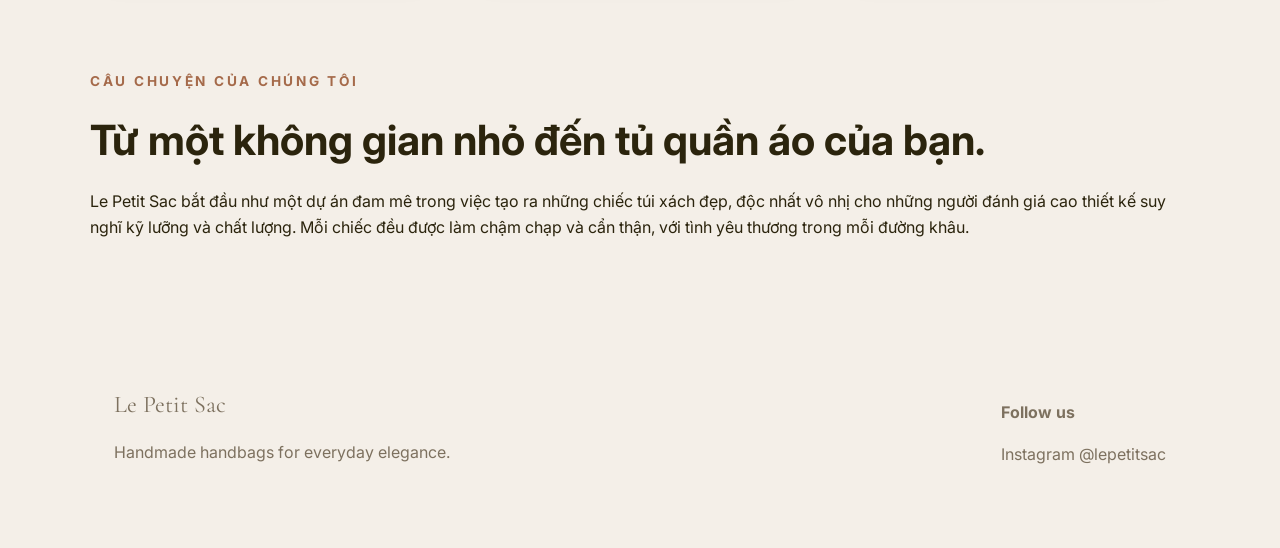
==== commit a42f7b8e: "Update homepage featured handbag" ====
--- a/index.html
+++ b/index.html
@@ -29,6 +29,7 @@
     </header>
 
     <main>
+      <!--
       <section class="hero hero-shop">
         <div class="container hero-grid">
           <div>
@@ -50,10 +51,110 @@
           </div>
         </div>
       </section>
-
+      -->
+      <section class="hero hero-shop">
+        <div class="container hero-grid">
+          <div class="hero-content">
+            <p class="eyebrow" data-i18n="tagline">
+              Handmade with care
+            </p>
+
+            <h1 data-i18n="hero_title">
+              Beautiful bags and hats for every story.
+            </h1>
+
+            <p class="hero-copy" data-i18n="hero_copy">
+              Each handbag and hat is crafted by hand using premium
+              materials, soft textures, and thoughtful details — perfect
+              for daily life, gifting, or a special occasion.
+            </p>
+
+            <div class="hero-actions">
+              <a
+                class="button button-primary"
+                href="contact.html"
+                data-i18n="shop_inquiry"
+              >
+                Shop Inquiry
+              </a>
+
+              <a
+                class="button button-secondary"
+                href="about.html"
+                data-i18n="meet_maker"
+              >
+                Meet the Maker
+              </a>
+            </div>
+          </div>
+
+          <article class="hero-product-card">
+            <a
+              class="featured-image-link"
+              href="gallery.html"
+              aria-label="View Handmade Crochet Bag in the gallery"
+            >
+              <picture class="featured-picture">
+                <source
+                  type="image/webp"
+                  srcset="
+                    images/Bag1_1-400.webp 400w,
+                    images/Bag1_1-800.webp 800w,
+                    images/Bag1_1-1200.webp 1200w,
+                    images/Bag1_1-1600.webp 1600w
+                  "
+                  sizes="(max-width: 800px) 100vw, 45vw"
+                >
+
+                <img
+                  class="product-visual"
+                  src="images/Bag1_1.jpg"
+                  srcset="
+                    images/Bag1_1-400.jpg 400w,
+                    images/Bag1_1-800.jpg 800w,
+                    images/Bag1_1-1200.jpg 1200w,
+                    images/Bag1_1-1600.jpg 1600w
+                  "
+                  sizes="(max-width: 800px) 100vw, 45vw"
+                  width="800"
+                  height="1000"
+                  alt="Handmade crochet bag"
+                  loading="eager"
+                  fetchpriority="high"
+                >
+              </picture>
+            </a>
+
+            <div class="product-copy">
+              <span class="product-tag" data-i18n="featured">
+                Featured
+              </span>
+
+              <h2 data-i18n="handmade_crochet_bag">
+                Handmade Crochet Bag
+              </h2>
+
+              <p data-i18n="handmade_crochet_bag_copy">
+                The handbag stands out for the meticulous attention to
+                detail in every crochet stitch and its elegant design.
+              </p>
+
+              <a
+                class="featured-gallery-link"
+                href="gallery.html"
+                data-i18n="view_in_gallery"
+              >
+                View in Gallery
+              </a>
+            </div>
+          </article>
+        </div>
+      </section>
       <section class="container section-intro">
         <div class="section-heading">
-          <p class="eyebrow" data-i18n="collections">Collections</p>\n          <h2 data-i18n="collections_title">Handmade handbags and hats for every occasion.</h2>\n          <p style="text-align:center;margin-top:1rem"><a href="gallery.html" style="color:var(--accent);font-weight:600;text-decoration:underline">View full gallery →</a></p>\n        </div>
+          <p class="eyebrow" data-i18n="collections">Collections</p>
+          <h2 data-i18n="collections_title">Handbags crafted for a timeless wardrobe.</h2>
+        </div>
         <div class="card-grid">
           <article class="product-card">
             <div class="product-image product-image-1"></div>
--- a/styles.css
+++ b/styles.css
@@ -119,20 +119,34 @@
 }
 @media (max-width:768px){
   .gallery-grid{grid-template-columns:repeat(2,minmax(0,1fr));gap:1rem}
-}
-
   .hero-grid, .about-grid, .contact-grid{grid-template-columns:1fr}
   .card-grid{grid-template-columns:1fr 1fr}
 }
 @media (max-width:720px){
+  html, body {overflow-x:hidden;}
   .container{padding:1rem}
-  .site-header .container{flex-wrap:wrap}
-  .lang-switcher{margin-left:auto;border:none;padding:0;order:2}
-  .nav{display:none;position:absolute;right:1rem;top:72px;flex-direction:column;background:var(--panel);padding:1rem;border-radius:20px;box-shadow:0 24px 40px rgba(75,52,37,0.12)}
+  .site-header .container{flex-wrap:wrap;justify-content:space-between;align-items:center;gap:.75rem;min-height:64px}
+  .logo{font-size:1.5rem}
+  .lang-switcher{margin-left:auto;border:none;padding:0;order:3;width:100%;justify-content:flex-end}
+  .lang-switcher .lang-btn{width:36px;height:36px}
+  .nav{display:none;position:absolute;left:0;right:0;top:64px;flex-direction:column;background:var(--panel);padding:1rem 1rem 1.5rem;border-radius:0 0 24px 24px;box-shadow:0 24px 40px rgba(75,52,37,0.12);width:auto;max-width:none;box-sizing:border-box;overflow:hidden}
   .nav.open{display:flex}
+  .nav-link{width:100%;padding:.9rem 1rem;border-radius:16px;box-sizing:border-box}
   .nav-toggle{display:block;margin-left:0}
-  .hero h1,.hero-about h1,.hero-contact h1{font-size:2.8rem}
+  .hero h1,.hero-about h1,.hero-contact h1{font-size:2.4rem}
+  .hero-copy{font-size:1rem}
+  .hero-gallery{padding:3rem 0 2.5rem}
+  .product-tabs-nav{flex-wrap:wrap;justify-content:center;gap:.75rem;margin-bottom:1.5rem}
+  .product-tab{font-size:1rem;padding:.65rem 1rem}
   .card-grid{grid-template-columns:1fr}
-  .gallery-grid{grid-template-columns:1fr}
+  .gallery-grid{grid-template-columns:1fr;gap:1rem}
+  .gallery-item{transform:none}
+  .gallery-image-wrapper{aspect-ratio:4/5}
+  .gallery-item-title{font-size:1.15rem}
+  .tag{font-size:.7rem;padding:.25rem .6rem}
   .lightbox-content{max-width:95vw;max-height:95vh}
+  .lightbox-image-container{padding:1rem 0}
+  .lightbox-nav{width:44px;height:44px;font-size:2.2rem}
+  .lightbox-caption h2{font-size:1.6rem}
+  .lightbox-caption p{font-size:.95rem}
 }
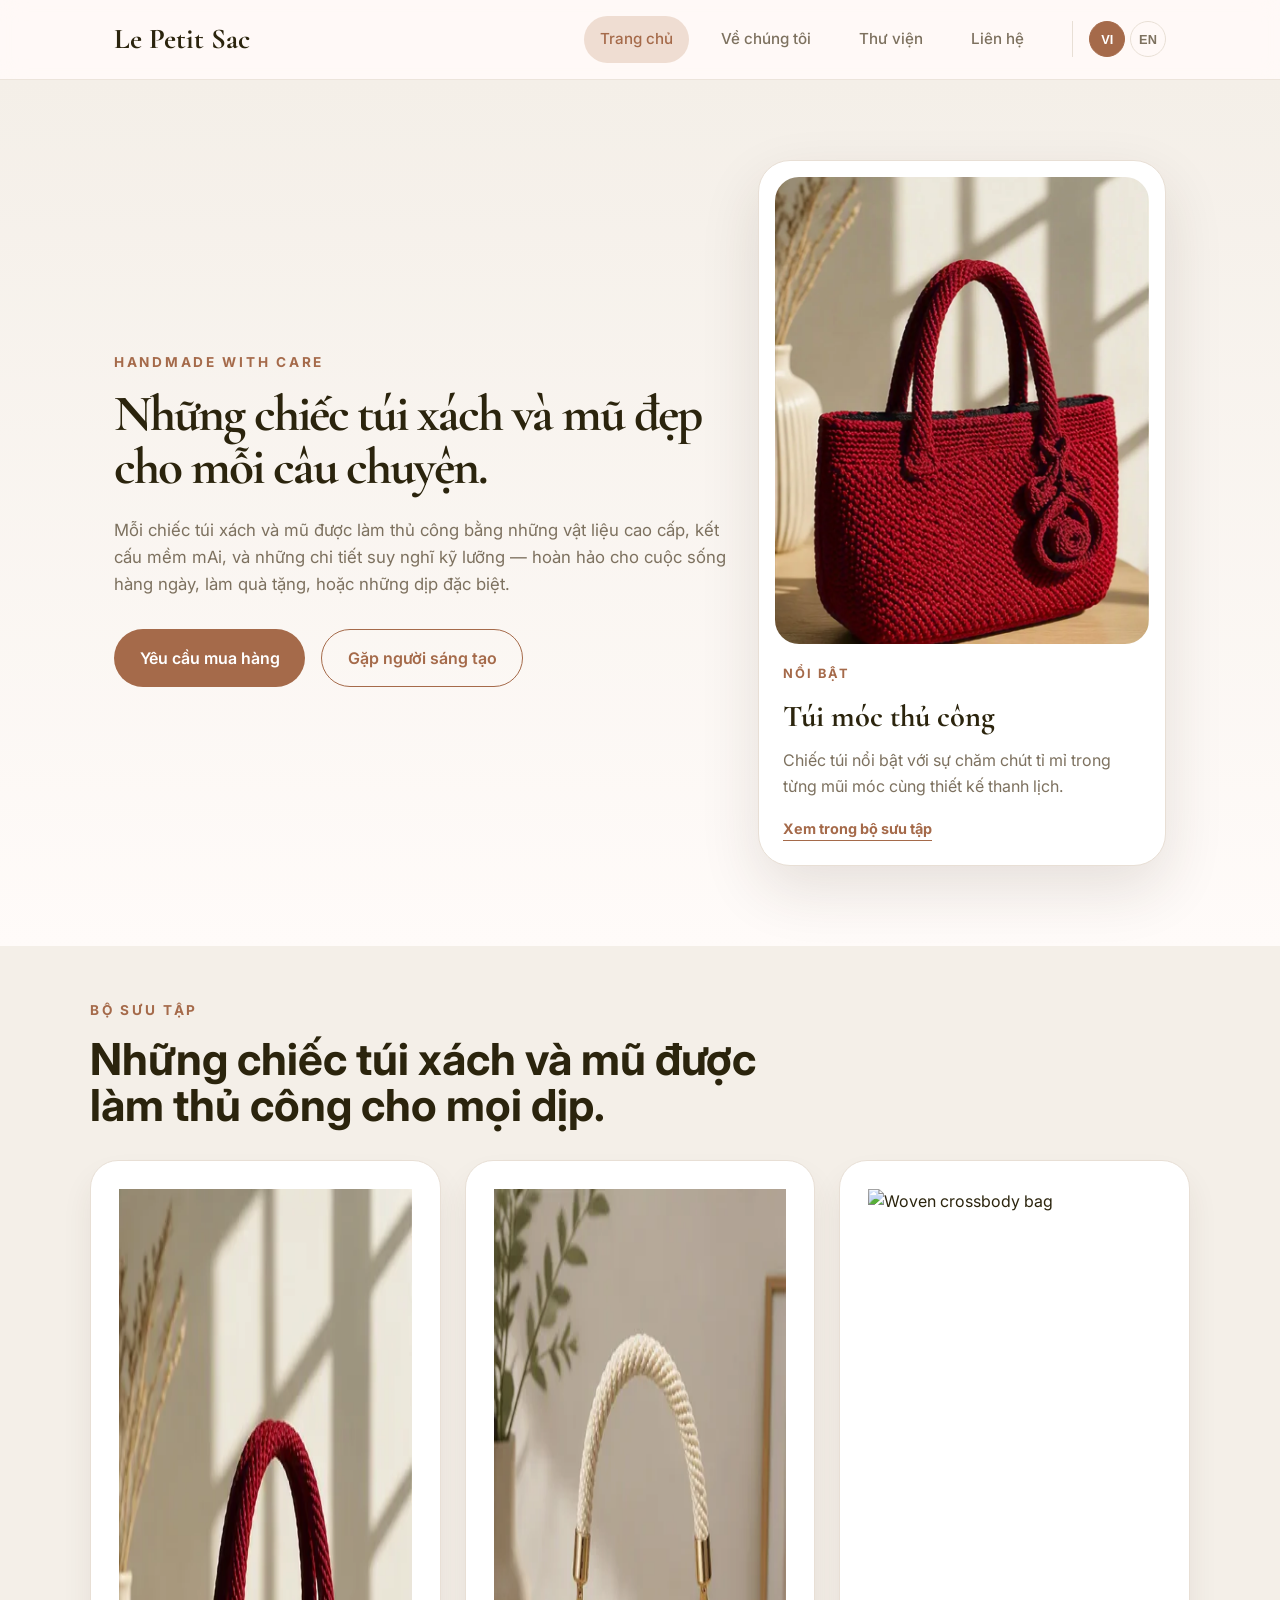
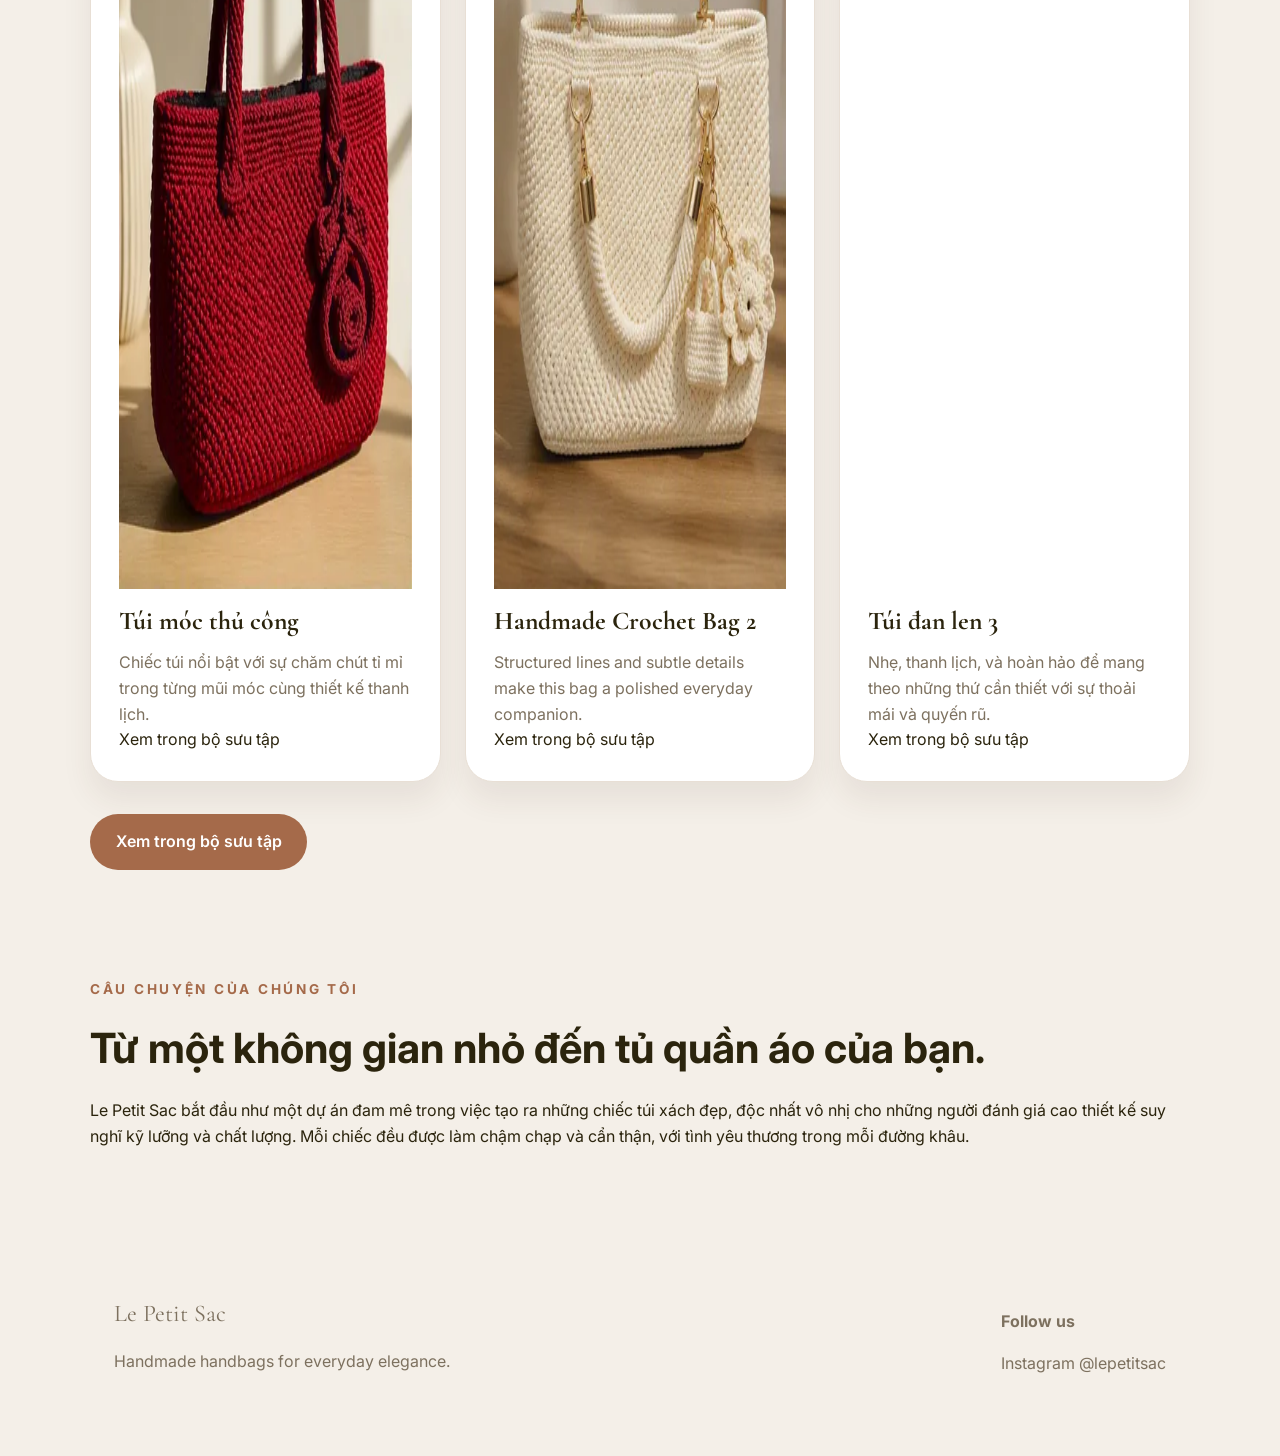
==== commit c0501865: "Fix featured handbag image cropping" ====
--- a/index.html
+++ b/index.html
@@ -1,57 +1,112 @@
 <!doctype html>
 <html lang="en">
   <head>
-    <meta charset="utf-8" />
-    <meta name="viewport" content="width=device-width, initial-scale=1" />
+    <meta charset="utf-8">
+    <meta
+      name="viewport"
+      content="width=device-width, initial-scale=1"
+    >
+
     <title>Le Petit Sac — Handmade Handbags</title>
+
     <link rel="preconnect" href="https://fonts.googleapis.com">
-    <link rel="preconnect" href="https://fonts.gstatic.com" crossorigin>
-    <link href="https://fonts.googleapis.com/css2?family=Cormorant+Garamond:wght@400;500;600;700&family=Inter:wght@400;500;600;700&display=swap" rel="stylesheet">
+    <link
+      rel="preconnect"
+      href="https://fonts.gstatic.com"
+      crossorigin
+    >
+
+    <link
+      href="https://fonts.googleapis.com/css2?family=Cormorant+Garamond:wght@400;500;600;700&family=Inter:wght@400;500;600;700&display=swap"
+      rel="stylesheet"
+    >
+
     <link rel="stylesheet" href="styles.css">
     <script src="translations.js"></script>
   </head>
+
   <body>
+    <!-- Header -->
     <header class="site-header">
       <div class="container header-row">
-        <a class="logo" href="index.html">Le Petit Sac</a>
-        <button id="navToggle" class="nav-toggle" aria-label="Toggle navigation">☰</button>
-        <nav id="mainNav" class="nav" aria-label="Primary navigation">
-          <a class="nav-link" href="index.html" data-i18n="home">Home</a>
-          <a class="nav-link" href="about.html" data-i18n="about">About</a>
-          <a class="nav-link" href="gallery.html" data-i18n="gallery">Gallery</a>
-          <a class="nav-link" href="contact.html" data-i18n="contact">Contact</a>
+        <a class="logo" href="index.html">
+          Le Petit Sac
+        </a>
+
+        <button
+          id="navToggle"
+          class="nav-toggle"
+          type="button"
+          aria-label="Toggle navigation"
+          aria-controls="mainNav"
+          aria-expanded="false"
+        >
+          ☰
+        </button>
+
+        <nav
+          id="mainNav"
+          class="nav"
+          aria-label="Primary navigation"
+        >
+          <a
+            class="nav-link active"
+            href="index.html"
+            data-i18n="home"
+          >
+            Home
+          </a>
+
+          <a
+            class="nav-link"
+            href="about.html"
+            data-i18n="about"
+          >
+            About
+          </a>
+
+          <a
+            class="nav-link"
+            href="gallery.html"
+            data-i18n="gallery"
+          >
+            Gallery
+          </a>
+
+          <a
+            class="nav-link"
+            href="contact.html"
+            data-i18n="contact"
+          >
+            Contact
+          </a>
         </nav>
-        <div class="lang-switcher">
-          <button class="lang-btn" data-lang="vi">VI</button>
-          <button class="lang-btn" data-lang="en">EN</button>
+
+        <div
+          class="lang-switcher"
+          aria-label="Language selection"
+        >
+          <button
+            class="lang-btn"
+            type="button"
+            data-lang="vi"
+          >
+            VI
+          </button>
+
+          <button
+            class="lang-btn"
+            type="button"
+            data-lang="en"
+          >
+            EN
+          </button>
         </div>
       </div>
     </header>
 
     <main>
-      <!--
-      <section class="hero hero-shop">
-        <div class="container hero-grid">
-          <div>
-            <p class="eyebrow" data-i18n="tagline">Handmade with care</p>
-            <h1 data-i18n="hero_title">Beautiful bags and hats for every story.</h1>
-            <p class="hero-copy" data-i18n="hero_copy">Each handbag and hat is crafted by hand using premium materials, soft textures, and thoughtful details — perfect for daily life, gifting, or a special occasion.</p>
-            <div class="hero-actions">
-              <a class="button button-primary" href="contact.html" data-i18n="shop_inquiry">Shop Inquiry</a>
-              <a class="button button-secondary" href="about.html" data-i18n="meet_maker">Meet the Maker</a>
-            </div>
-          </div>
-          <div class="hero-product-card">
-            <div class="product-visual"></div>
-            <div class="product-copy">
-              <span class="product-tag" data-i18n="featured">Featured</span>
-              <h2 data-i18n="buttercup_title">Buttercup Tote</h2>
-              <p data-i18n="buttercup_copy">Soft leather finish with delicate embroidered details and a roomy interior.</p>
-            </div>
-          </div>
-        </div>
-      </section>
-      -->
+      <!-- Hero -->
       <section class="hero hero-shop">
         <div class="container hero-grid">
           <div class="hero-content">
@@ -65,8 +120,8 @@
 
             <p class="hero-copy" data-i18n="hero_copy">
               Each handbag and hat is crafted by hand using premium
-              materials, soft textures, and thoughtful details — perfect
-              for daily life, gifting, or a special occasion.
+              materials, soft textures, and thoughtful details —
+              perfect for daily life, gifting, or a special occasion.
             </p>
 
             <div class="hero-actions">
@@ -88,6 +143,7 @@
             </div>
           </div>
 
+          <!-- Featured first handbag -->
           <article class="hero-product-card">
             <a
               class="featured-image-link"
@@ -103,7 +159,7 @@
                     images/Bag1_1-1200.webp 1200w,
                     images/Bag1_1-1600.webp 1600w
                   "
-                  sizes="(max-width: 800px) 100vw, 45vw"
+                  sizes="(max-width: 768px) calc(100vw - 2rem), 420px"
                 >
 
                 <img
@@ -115,7 +171,7 @@
                     images/Bag1_1-1200.jpg 1200w,
                     images/Bag1_1-1600.jpg 1600w
                   "
-                  sizes="(max-width: 800px) 100vw, 45vw"
+                  sizes="(max-width: 768px) calc(100vw - 2rem), 420px"
                   width="800"
                   height="1000"
                   alt="Handmade crochet bag"
@@ -126,7 +182,10 @@
             </a>
 
             <div class="product-copy">
-              <span class="product-tag" data-i18n="featured">
+              <span
+                class="product-tag"
+                data-i18n="featured"
+              >
                 Featured
               </span>
 
@@ -135,8 +194,9 @@
               </h2>
 
               <p data-i18n="handmade_crochet_bag_copy">
-                The handbag stands out for the meticulous attention to
-                detail in every crochet stitch and its elegant design.
+                The handbag stands out for the meticulous attention
+                to detail in every crochet stitch and its elegant
+                design.
               </p>
 
               <a
@@ -150,52 +210,238 @@
           </article>
         </div>
       </section>
+
+      <!-- Products from the gallery -->
       <section class="container section-intro">
         <div class="section-heading">
-          <p class="eyebrow" data-i18n="collections">Collections</p>
-          <h2 data-i18n="collections_title">Handbags crafted for a timeless wardrobe.</h2>
-        </div>
+          <p class="eyebrow" data-i18n="collections">
+            Collections
+          </p>
+
+          <h2 data-i18n="collections_title">
+            Handbags crafted for a timeless wardrobe.
+          </h2>
+        </div>
+
         <div class="card-grid">
+          <!-- Gallery handbag 1 -->
           <article class="product-card">
-            <div class="product-image product-image-1"></div>
-            <h3 data-i18n="classic_satchel">Classic Satchel</h3>
-            <p data-i18n="classic_satchel_copy">Structured lines and subtle hardware make this bag a polished everyday companion.</p>
+            <a
+              class="product-card-link"
+              href="gallery.html"
+              aria-label="View Handmade Crochet Bag in the gallery"
+            >
+              <picture class="product-image">
+                <source
+                  type="image/webp"
+                  srcset="
+                    images/Bag1_1-400.webp 400w,
+                    images/Bag1_1-800.webp 800w,
+                    images/Bag1_1-1200.webp 1200w
+                  "
+                  sizes="
+                    (max-width: 720px) calc(100vw - 4rem),
+                    (max-width: 768px) 45vw,
+                    330px
+                  "
+                >
+
+                <img
+                  src="images/Bag1_1.jpg"
+                  srcset="
+                    images/Bag1_1-400.jpg 400w,
+                    images/Bag1_1-800.jpg 800w,
+                    images/Bag1_1-1200.jpg 1200w
+                  "
+                  sizes="
+                    (max-width: 720px) calc(100vw - 4rem),
+                    (max-width: 768px) 45vw,
+                    330px
+                  "
+                  width="800"
+                  height="1000"
+                  alt="Handmade crochet bag"
+                  loading="lazy"
+                >
+              </picture>
+
+              <div class="product-card-copy">
+                <h3 data-i18n="handmade_crochet_bag">
+                  Handmade Crochet Bag
+                </h3>
+
+                <p data-i18n="handmade_crochet_bag_copy">
+                  The handbag stands out for the meticulous attention
+                  to detail in every crochet stitch and its elegant
+                  design.
+                </p>
+
+                <span
+                  class="product-card-action"
+                  data-i18n="view_in_gallery"
+                >
+                  View in Gallery
+                </span>
+              </div>
+            </a>
           </article>
+
+          <!-- Gallery handbag 2 -->
           <article class="product-card">
-            <div class="product-image product-image-2"></div>
-            <h3 data-i18n="woven_crossbody">Woven Crossbody</h3>
-            <p data-i18n="woven_crossbody_copy">Lightweight, elegant, and perfect for carrying essentials with comfort and charm.</p>
+            <a
+              class="product-card-link"
+              href="gallery.html"
+              aria-label="View Handmade Crochet Bag 2 in the gallery"
+            >
+              <picture class="product-image">
+                <source
+                  type="image/webp"
+                  srcset="
+                    images/Bag2_1-400.webp 400w,
+                    images/Bag2_1-800.webp 800w,
+                    images/Bag2_1-1200.webp 1200w
+                  "
+                  sizes="
+                    (max-width: 720px) calc(100vw - 4rem),
+                    (max-width: 768px) 45vw,
+                    330px
+                  "
+                >
+
+                <img
+                  src="images/Bag2_1.jpg"
+                  srcset="
+                    images/Bag2_1-400.jpg 400w,
+                    images/Bag2_1-800.jpg 800w,
+                    images/Bag2_1-1200.jpg 1200w
+                  "
+                  sizes="
+                    (max-width: 720px) calc(100vw - 4rem),
+                    (max-width: 768px) 45vw,
+                    330px
+                  "
+                  width="800"
+                  height="1000"
+                  alt="Handmade crochet bag 2"
+                  loading="lazy"
+                >
+              </picture>
+
+              <div class="product-card-copy">
+                <h3 data-i18n="handmade_crochet_bag_2">
+                  Handmade Crochet Bag 2
+                </h3>
+
+                <p data-i18n="handmade_crochet_bag_2_copy">
+                  Structured lines and subtle details make this bag a
+                  polished everyday companion.
+                </p>
+
+                <span
+                  class="product-card-action"
+                  data-i18n="view_in_gallery"
+                >
+                  View in Gallery
+                </span>
+              </div>
+            </a>
           </article>
+
+          <!-- Gallery handbag 3 -->
           <article class="product-card">
-            <div class="product-image product-image-3"></div>
-            <h3 data-i18n="evening_clutch">Evening Clutch</h3>
-            <p data-i18n="evening_clutch_copy">Hand-stitched details and a refined silhouette for special nights out.</p>
+            <a
+              class="product-card-link"
+              href="gallery.html"
+              aria-label="View Woven Crossbody in the gallery"
+            >
+              <picture class="product-image">
+                <img
+                  src="https://images.unsplash.com/photo-1495121605193-b116b5b9c5d6?auto=format&fit=crop&w=800&q=80"
+                  width="800"
+                  height="1000"
+                  alt="Woven crossbody bag"
+                  loading="lazy"
+                >
+              </picture>
+
+              <div class="product-card-copy">
+                <h3 data-i18n="woven_crossbody">
+                  Woven Crossbody
+                </h3>
+
+                <p data-i18n="woven_crossbody_copy">
+                  Lightweight, elegant, and perfect for carrying
+                  essentials with comfort and charm.
+                </p>
+
+                <span
+                  class="product-card-action"
+                  data-i18n="view_in_gallery"
+                >
+                  View in Gallery
+                </span>
+              </div>
+            </a>
           </article>
         </div>
+
+        <div class="hero-actions">
+          <a
+            class="button button-primary"
+            href="gallery.html"
+            data-i18n="view_in_gallery"
+          >
+            View Full Gallery
+          </a>
+        </div>
       </section>
 
+      <!-- Story -->
       <section class="container story-section">
         <div class="story-copy">
-          <p class="eyebrow" data-i18n="our_story">Our Story</p>
-          <h2 data-i18n="story_title">From a small workspace to your wardrobe.</h2>
-          <p data-i18n="story_copy">Le Petit Sac began as a passion project for crafting beautiful, one-of-a-kind handbags for people who value thoughtful design and quality. Every piece is made slowly and carefully, with love in every stitch.</p>
+          <p class="eyebrow" data-i18n="our_story">
+            Our Story
+          </p>
+
+          <h2 data-i18n="story_title">
+            From a small workspace to your wardrobe.
+          </h2>
+
+          <p data-i18n="story_copy">
+            Le Petit Sac began as a passion project for crafting
+            beautiful, one-of-a-kind handbags for people who value
+            thoughtful design and quality. Every piece is made slowly
+            and carefully, with love in every stitch.
+          </p>
         </div>
       </section>
     </main>
 
+    <!-- Footer -->
     <footer class="site-footer">
       <div class="container footer-grid">
         <div>
-          <p class="footer-logo">Le Petit Sac</p>
-          <p>Handmade handbags for everyday elegance.</p>
-        </div>
+          <p class="footer-logo">
+            Le Petit Sac
+          </p>
+
+          <p>
+            Handmade handbags for everyday elegance.
+          </p>
+        </div>
+
         <div>
-          <p><strong>Follow us</strong></p>
-          <p>Instagram @lepetitsac</p>
+          <p>
+            <strong>Follow us</strong>
+          </p>
+
+          <p>
+            Instagram @lepetitsac
+          </p>
         </div>
       </div>
     </footer>
 
     <script src="script.js" defer></script>
   </body>
-</html>
+</html>
--- a/styles.css
+++ b/styles.css
@@ -1,152 +1,987 @@
-:root{
-  --bg:#f4efe8;
-  --surface:#fff9f5;
-  --panel:#ffffff;
-  --text:#2b240d;
-  --muted:#7d715f;
-  --accent:#a56a4a;
-  --accent-soft:#efddd2;
-  --border:#e8dfd5;
-  --shadow:0 24px 60px rgba(59,43,28,0.12);
-}
-*{box-sizing:border-box}
-html{scroll-behavior:smooth}
-body{margin:0;font-family:'Inter',system-ui,sans-serif;background:var(--bg);color:var(--text);line-height:1.6}
-a{color:inherit;text-decoration:none}
-img{max-width:100%;display:block}
-.container{max-width:1100px;margin:0 auto;padding:1rem 1.5rem}
-.site-header{background:rgba(255,250,248,0.92);backdrop-filter:blur(12px);border-bottom:1px solid rgba(232,223,213,0.8);position:sticky;top:0;z-index:20}
-.site-header .container{display:flex;align-items:center;gap:1rem;min-height:72px}
-.logo{margin:0;font-family:'Cormorant Garamond',serif;font-size:1.8rem;font-weight:700;color:var(--text)}
-.nav{margin-left:auto;display:flex;gap:1rem;align-items:center}
-.nav-link{font-size:.95rem;font-weight:500;color:var(--muted);padding:.7rem 1rem;border-radius:999px;transition:background .3s,color .3s}
-.nav-link:hover,.nav-link.active{background:var(--accent-soft);color:var(--accent)}
-.nav-toggle{display:none;background:none;border:0;font-size:1.5rem;color:var(--text)}
-.lang-switcher{display:flex;gap:.3rem;margin-left:1rem;border-left:1px solid var(--border);padding-left:1rem}
-.lang-btn{background:none;border:1px solid var(--border);border-radius:50%;width:36px;height:36px;font-size:.8rem;font-weight:700;color:var(--muted);cursor:pointer;transition:all .3s}
-.lang-btn:hover{background:var(--accent-soft);color:var(--accent)}
-.lang-btn.active{background:var(--accent);color:#fff;border-color:var(--accent)}
-.hero-shop{padding:4rem 0;background:linear-gradient(180deg,rgba(244,239,232,1) 0%,rgba(255,251,249,1) 100%)}
-.hero-grid{display:grid;grid-template-columns:1.2fr .8fr;gap:2rem;align-items:center}
-.eyebrow{font-size:.85rem;font-weight:700;letter-spacing:.2em;text-transform:uppercase;color:var(--accent);margin-bottom:.9rem}
-.hero h1,.hero-about h1,.hero-contact h1{font-family:'Cormorant Garamond',serif;font-size:clamp(3rem,4vw,5rem);line-height:1.02;margin:0;letter-spacing:-.04em}
-.hero-copy{max-width:42rem;margin:1.5rem 0;font-size:1.05rem;color:var(--muted)}
-.hero-actions{display:flex;flex-wrap:wrap;gap:1rem;margin-top:2rem}
-.button{display:inline-flex;align-items:center;justify-content:center;padding:.95rem 1.6rem;border-radius:999px;font-weight:600;transition:transform .2s ease,background .2s ease}
-.button:hover{transform:translateY(-1px)}
-.button-primary{background:var(--accent);color:#fff}
-.button-secondary{background:transparent;border:1px solid var(--accent);color:var(--accent)}
-.hero-product-card{background:var(--panel);border:1px solid var(--border);border-radius:32px;padding:2rem;box-shadow:var(--shadow);display:grid;gap:1.5rem}
-.product-visual{height:320px;border-radius:28px;background:linear-gradient(135deg,rgba(165,106,74,0.18),rgba(250,236,229,0.9));position:relative;overflow:hidden}
-.product-visual::before{content:'';position:absolute;inset:0;background:url('https://images.unsplash.com/photo-1512436991641-6745cdb1723f?auto=format&fit=crop&w=900&q=80') center/cover no-repeat;filter:grayscale(.05) contrast(1.02);}
-.product-copy{display:grid;gap:.75rem}
-.product-tag{font-size:.8rem;font-weight:700;text-transform:uppercase;color:var(--accent);letter-spacing:.16em}
-.product-copy h2{font-size:1.7rem;margin:.2rem 0}
-.product-copy p{margin:0;color:var(--muted)}
-.section-intro{padding:2.5rem 0 4rem}
-.section-heading{max-width:680px;margin-bottom:2rem}
-.section-heading h2{font-size:2.75rem;line-height:1.05;margin:.5rem 0}
-.card-grid{display:grid;grid-template-columns:repeat(3,minmax(0,1fr));gap:1.5rem}
-.product-card{background:var(--panel);border:1px solid var(--border);border-radius:28px;padding:1.75rem;box-shadow:0 18px 30px rgba(75,52,37,0.08)}
-.product-card h3{font-family:'Cormorant Garamond',serif;font-size:1.6rem;margin:.75rem 0 .5rem}
-.product-card p{color:var(--muted);margin:0}
-.product-image{aspect-ratio:1/1;display:block;border-radius:24px;background-size:cover;background-position:center}
-.product-image-1{background-image:url('https://images.unsplash.com/photo-1512436991641-6745cdb1723f?auto=format&fit=crop&w=700&q=80')}
-.product-image-2{background-image:url('https://images.unsplash.com/photo-1495121605193-b116b5b9c5d6?auto=format&fit=crop&w=700&q=80')}
-.product-image-3{background-image:url('https://images.unsplash.com/photo-1520962915462-2f277ed0b07a?auto=format&fit=crop&w=700&q=80')}
-.story-section{padding:2rem 0 4rem}
-.story-copy h2{font-size:2.6rem;margin:.4rem 0 1rem}
-.about-grid{display:grid;grid-template-columns:1.2fr .8fr;gap:2rem;align-items:start}
-.about-copy p{color:var(--muted);margin-top:1rem}
-.about-values{display:grid;gap:1rem}
-.value-card{background:var(--surface);border:1px solid var(--border);border-radius:24px;padding:1.5rem}
-.value-card h3{margin:0 0 .75rem;font-size:1.2rem}
-.value-card p{margin:0;color:var(--muted)}
-.hero-about,.hero-contact{padding:5rem 0 4rem;background:linear-gradient(180deg,rgba(244,239,232,0.8),rgba(255,251,249,1))}
-.hero-inner{max-width:720px}
-.contact-grid{display:grid;grid-template-columns:1fr 1.1fr;gap:2rem;padding:3rem 0}
-.contact-details, .contact-form-card{background:var(--panel);border:1px solid var(--border);border-radius:32px;padding:2rem;box-shadow:var(--shadow)}
-.contact-details h2{font-size:2rem;margin-bottom:.75rem}
-.contact-form-card form{display:grid;gap:1rem}
-.contact-form-card label{font-weight:600;color:var(--text)}
+:root {
+  --bg: #f4efe8;
+  --surface: #fff9f5;
+  --panel: #ffffff;
+  --text: #2b240d;
+  --muted: #7d715f;
+  --accent: #a56a4a;
+  --accent-soft: #efddd2;
+  --border: #e8dfd5;
+  --shadow: 0 24px 60px rgba(59, 43, 28, 0.12);
+}
+
+/* General */
+* {
+  box-sizing: border-box;
+}
+
+html {
+  scroll-behavior: smooth;
+}
+
+body {
+  margin: 0;
+  font-family: 'Inter', system-ui, sans-serif;
+  background: var(--bg);
+  color: var(--text);
+  line-height: 1.6;
+}
+
+a {
+  color: inherit;
+  text-decoration: none;
+}
+
+img {
+  display: block;
+  max-width: 100%;
+}
+
+.container {
+  max-width: 1100px;
+  margin: 0 auto;
+  padding: 1rem 1.5rem;
+}
+
+/* Header */
+.site-header {
+  position: sticky;
+  top: 0;
+  z-index: 20;
+  background: rgba(255, 250, 248, 0.92);
+  backdrop-filter: blur(12px);
+  border-bottom: 1px solid rgba(232, 223, 213, 0.8);
+}
+
+.site-header .container {
+  display: flex;
+  align-items: center;
+  gap: 1rem;
+  min-height: 72px;
+}
+
+.logo {
+  margin: 0;
+  font-family: 'Cormorant Garamond', serif;
+  font-size: 1.8rem;
+  font-weight: 700;
+  color: var(--text);
+}
+
+.nav {
+  display: flex;
+  align-items: center;
+  gap: 1rem;
+  margin-left: auto;
+}
+
+.nav-link {
+  padding: 0.7rem 1rem;
+  border-radius: 999px;
+  color: var(--muted);
+  font-size: 0.95rem;
+  font-weight: 500;
+  transition: background 0.3s, color 0.3s;
+}
+
+.nav-link:hover,
+.nav-link.active {
+  color: var(--accent);
+  background: var(--accent-soft);
+}
+
+.nav-toggle {
+  display: none;
+  color: var(--text);
+  background: none;
+  border: 0;
+  font-size: 1.5rem;
+  cursor: pointer;
+}
+
+.lang-switcher {
+  display: flex;
+  gap: 0.3rem;
+  margin-left: 1rem;
+  padding-left: 1rem;
+  border-left: 1px solid var(--border);
+}
+
+.lang-btn {
+  width: 36px;
+  height: 36px;
+  color: var(--muted);
+  background: none;
+  border: 1px solid var(--border);
+  border-radius: 50%;
+  font-size: 0.8rem;
+  font-weight: 700;
+  cursor: pointer;
+  transition: all 0.3s;
+}
+
+.lang-btn:hover {
+  color: var(--accent);
+  background: var(--accent-soft);
+}
+
+.lang-btn.active {
+  color: #ffffff;
+  background: var(--accent);
+  border-color: var(--accent);
+}
+
+/* Home hero */
+.hero-shop {
+  padding: 4rem 0;
+  background:
+    linear-gradient(
+      180deg,
+      rgba(244, 239, 232, 1) 0%,
+      rgba(255, 251, 249, 1) 100%
+    );
+}
+
+.hero-grid {
+  display: grid;
+  grid-template-columns: minmax(0, 1.2fr) minmax(320px, 0.8fr);
+  align-items: center;
+  gap: 2rem;
+}
+
+.eyebrow {
+  margin-bottom: 0.9rem;
+  color: var(--accent);
+  font-size: 0.85rem;
+  font-weight: 700;
+  letter-spacing: 0.2em;
+  text-transform: uppercase;
+}
+
+.hero h1,
+.hero-about h1,
+.hero-contact h1 {
+  margin: 0;
+  font-family: 'Cormorant Garamond', serif;
+  font-size: clamp(3rem, 4vw, 5rem);
+  line-height: 1.02;
+  letter-spacing: -0.04em;
+}
+
+.hero-copy {
+  max-width: 42rem;
+  margin: 1.5rem 0;
+  color: var(--muted);
+  font-size: 1.05rem;
+}
+
+.hero-actions {
+  display: flex;
+  flex-wrap: wrap;
+  gap: 1rem;
+  margin-top: 2rem;
+}
+
+.button {
+  display: inline-flex;
+  align-items: center;
+  justify-content: center;
+  padding: 0.95rem 1.6rem;
+  border-radius: 999px;
+  font-weight: 600;
+  transition: transform 0.2s ease, background 0.2s ease;
+}
+
+.button:hover {
+  transform: translateY(-1px);
+}
+
+.button-primary {
+  color: #ffffff;
+  background: var(--accent);
+}
+
+.button-secondary {
+  color: var(--accent);
+  background: transparent;
+  border: 1px solid var(--accent);
+}
+
+/* Featured handbag card */
+.hero-product-card {
+  width: 100%;
+  max-width: 420px;
+  justify-self: end;
+  display: grid;
+  gap: 1.25rem;
+  padding: 1rem;
+  overflow: hidden;
+  background: var(--panel);
+  border: 1px solid var(--border);
+  border-radius: 32px;
+  box-shadow: var(--shadow);
+}
+
+/*
+  This container controls the crop.
+  Change 4 / 5 to 1 / 1 if you want a square image.
+*/
+.featured-image-link {
+  display: block;
+  width: 100%;
+  aspect-ratio: 4 / 5;
+  overflow: hidden;
+  background: var(--accent-soft);
+  border-radius: 24px;
+}
+
+.featured-picture {
+  display: block;
+  width: 100%;
+  height: 100%;
+}
+
+.product-visual {
+  display: block;
+  width: 100%;
+  height: 100%;
+
+  /* Preserve proportions and crop extra parts */
+  object-fit: cover;
+  object-position: center;
+
+  transition: transform 0.45s ease;
+}
+
+.featured-image-link:hover .product-visual {
+  transform: scale(1.03);
+}
+
+.product-copy {
+  display: grid;
+  gap: 0.75rem;
+  padding: 0 0.5rem 0.5rem;
+}
+
+.product-tag {
+  width: max-content;
+  color: var(--accent);
+  font-size: 0.8rem;
+  font-weight: 700;
+  letter-spacing: 0.16em;
+  text-transform: uppercase;
+}
+
+.product-copy h2 {
+  margin: 0.2rem 0;
+  font-family: 'Cormorant Garamond', serif;
+  font-size: 1.9rem;
+  line-height: 1.1;
+}
+
+.product-copy p {
+  margin: 0;
+  color: var(--muted);
+}
+
+.featured-gallery-link {
+  width: max-content;
+  margin-top: 0.35rem;
+  color: var(--accent);
+  border-bottom: 1px solid currentColor;
+  font-size: 0.9rem;
+  font-weight: 700;
+  transition: color 0.2s ease;
+}
+
+.featured-gallery-link:hover {
+  color: var(--text);
+}
+
+/* Collections */
+.section-intro {
+  padding: 2.5rem 0 4rem;
+}
+
+.section-heading {
+  max-width: 680px;
+  margin-bottom: 2rem;
+}
+
+.section-heading h2 {
+  margin: 0.5rem 0;
+  font-size: 2.75rem;
+  line-height: 1.05;
+}
+
+.card-grid {
+  display: grid;
+  grid-template-columns: repeat(3, minmax(0, 1fr));
+  gap: 1.5rem;
+}
+
+.product-card {
+  padding: 1.75rem;
+  background: var(--panel);
+  border: 1px solid var(--border);
+  border-radius: 28px;
+  box-shadow: 0 18px 30px rgba(75, 52, 37, 0.08);
+}
+
+.product-card h3 {
+  margin: 0.75rem 0 0.5rem;
+  font-family: 'Cormorant Garamond', serif;
+  font-size: 1.6rem;
+}
+
+.product-card p {
+  margin: 0;
+  color: var(--muted);
+}
+
+.product-image {
+  display: block;
+  aspect-ratio: 1 / 1;
+  border-radius: 24px;
+  background-position: center;
+  background-size: cover;
+}
+
+.product-image-1 {
+  background-image:
+    url('https://images.unsplash.com/photo-1512436991641-6745cdb1723f?auto=format&fit=crop&w=700&q=80');
+}
+
+.product-image-2 {
+  background-image:
+    url('https://images.unsplash.com/photo-1495121605193-b116b5b9c5d6?auto=format&fit=crop&w=700&q=80');
+}
+
+.product-image-3 {
+  background-image:
+    url('https://images.unsplash.com/photo-1520962915462-2f277ed0b07a?auto=format&fit=crop&w=700&q=80');
+}
+
+/* Story */
+.story-section {
+  padding: 2rem 0 4rem;
+}
+
+.story-copy h2 {
+  margin: 0.4rem 0 1rem;
+  font-size: 2.6rem;
+}
+
+/* About */
+.about-grid {
+  display: grid;
+  grid-template-columns: 1.2fr 0.8fr;
+  align-items: start;
+  gap: 2rem;
+}
+
+.about-copy p {
+  margin-top: 1rem;
+  color: var(--muted);
+}
+
+.about-values {
+  display: grid;
+  gap: 1rem;
+}
+
+.value-card {
+  padding: 1.5rem;
+  background: var(--surface);
+  border: 1px solid var(--border);
+  border-radius: 24px;
+}
+
+.value-card h3 {
+  margin: 0 0 0.75rem;
+  font-size: 1.2rem;
+}
+
+.value-card p {
+  margin: 0;
+  color: var(--muted);
+}
+
+/* Interior page heroes */
+.hero-about,
+.hero-contact {
+  padding: 5rem 0 4rem;
+  background:
+    linear-gradient(
+      180deg,
+      rgba(244, 239, 232, 0.8),
+      rgba(255, 251, 249, 1)
+    );
+}
+
+.hero-inner {
+  max-width: 720px;
+}
+
+/* Contact */
+.contact-grid {
+  display: grid;
+  grid-template-columns: 1fr 1.1fr;
+  gap: 2rem;
+  padding: 3rem 0;
+}
+
+.contact-details,
+.contact-form-card {
+  padding: 2rem;
+  background: var(--panel);
+  border: 1px solid var(--border);
+  border-radius: 32px;
+  box-shadow: var(--shadow);
+}
+
+.contact-details h2 {
+  margin-bottom: 0.75rem;
+  font-size: 2rem;
+}
+
+.contact-form-card form {
+  display: grid;
+  gap: 1rem;
+}
+
+.contact-form-card label {
+  color: var(--text);
+  font-weight: 600;
+}
+
 .contact-form-card input,
-.contact-form-card textarea{width:100%;padding:1rem;border:1px solid var(--border);border-radius:18px;background:rgba(255,250,248,0.95);font:inherit}
-.contact-form-card button{width:min-content;background:var(--accent);color:#fff;border-radius:999px;padding:.95rem 1.8rem;font-weight:700;cursor:pointer}
-.site-footer{padding:3rem 0;background:transparent;color:var(--muted)}
-.footer-grid{display:grid;grid-template-columns:1fr auto;gap:2rem;align-items:center}
-.footer-logo{font-family:'Cormorant Garamond',serif;font-size:1.5rem;margin:0}
-.gallery-section{padding:2.5rem 0 4rem}
-.product-tabs-nav{display:flex;justify-content:center;gap:1rem;margin-bottom:2.5rem;border-bottom:1px solid var(--border);padding-bottom:1rem}
-.product-tab{font-size:1.1rem;font-weight:600;color:var(--muted);text-decoration:none;padding:0.5rem 1.5rem;border-radius:999px;transition:all .3s}
-.product-tab:hover{background:var(--accent-soft);color:var(--accent)}
-.product-tab.active{background:var(--accent);color:#fff}
-.gallery-grid{display:grid;grid-template-columns:repeat(4,minmax(0,1fr));gap:1.5rem}
-.gallery-item{cursor:pointer;transition:transform .3s ease}
-.gallery-item:hover{transform:translateY(-4px)}
-.gallery-image-wrapper{position:relative;overflow:hidden;border-radius:20px;aspect-ratio:1/1}
-.gallery-image{width:100%;height:100%;object-fit:cover;display:block}
-.gallery-overlay{position:absolute;inset:0;background:rgba(59,43,28,0.6);backdrop-filter:blur(2px);display:flex;align-items:center;justify-content:center;opacity:0;transition:opacity .3s}
-.gallery-image-wrapper:hover .gallery-overlay{opacity:1}
-.gallery-view-btn{background:var(--accent);color:#fff;border:none;padding:.8rem 1.6rem;border-radius:999px;font-weight:700;cursor:pointer;transition:transform .2s,background .2s}
-.gallery-view-btn:hover{transform:scale(1.05);background:#8f5a3f}
-.gallery-item-title{font-family:'Cormorant Garamond',serif;font-size:1.3rem;margin:.75rem 0 .4rem;color:var(--text)}
-.gallery-item-tags{margin:0;display:flex;flex-wrap:wrap;gap:.4rem}
-.tag{display:inline-block;font-size:.75rem;background:var(--accent-soft);color:var(--accent);padding:.3rem .7rem;border-radius:20px}
-.lightbox{position:fixed;inset:0;background:rgba(0,0,0,0.95);display:none;align-items:center;justify-content:center;z-index:100;opacity:0;transition:opacity .3s}
-.lightbox.open{display:flex;opacity:1}
-.lightbox-content{position:relative;max-width:90vw;max-height:90vh;display:grid;grid-template-rows:auto 1fr;gap:1.5rem;animation:slideUp .3s ease}
-.lightbox-content img{width:100%;max-height:60vh;object-fit:contain;border-radius:20px}
-.lightbox-caption{color:#fff;text-align:center}
-.lightbox-caption h2{font-family:'Cormorant Garamond',serif;font-size:2rem;margin:0 0 .5rem}
-.lightbox-caption p{margin:0;color:#ddd;font-size:1rem}
-.lightbox-close{position:absolute;top:-40px;right:0;background:none;border:none;color:#fff;font-size:2.5rem;cursor:pointer;width:40px;height:40px;display:flex;align-items:center;justify-content:center;transition:transform .2s}
-.lightbox-close:hover{transform:scale(1.1)}
-.lightbox-image-container{position:relative;display:flex;align-items:center;justify-content:center}
-.lightbox-nav{position:absolute;background:rgba(255,255,255,0.2);border:none;color:#fff;font-size:3rem;cursor:pointer;width:50px;height:50px;border-radius:50%;display:flex;align-items:center;justify-content:center;transition:all .2s;padding:0;top:50%;transform:translateY(-50%)}
-.lightbox-nav:hover{background:rgba(255,255,255,0.4);transform:translateY(-50%) scale(1.1)}
-.lightbox-prev{left:10px}
-.lightbox-next{right:10px}
-.lightbox-nav:disabled{opacity:0.3;cursor:not-allowed}
-.lightbox-nav:disabled:hover{background:rgba(255,255,255,0.2);transform:translateY(-50%)}
-.image-counter{position:absolute;bottom:10px;right:10px;background:rgba(0,0,0,0.6);color:#fff;padding:0.5rem 1rem;border-radius:20px;font-size:0.9rem;font-family:'Inter',sans-serif;display:none}
-.gallery-image-wrapper{position:relative}
-.image-count{position:absolute;top:10px;right:10px;background:rgba(165,106,74,0.9);color:#fff;padding:0.3rem 0.8rem;border-radius:20px;font-size:0.8rem;font-weight:600}
-@keyframes slideUp{from{transform:translateY(20px);opacity:0}to{transform:translateY(0);opacity:1}}
-.hero-gallery{padding:5rem 0 4rem;background:linear-gradient(180deg,rgba(244,239,232,0.8),rgba(255,251,249,1))}
-
-@media (max-width:1100px){
-  .gallery-grid{grid-template-columns:repeat(3,minmax(0,1fr))}
-}
-@media (max-width:768px){
-  .gallery-grid{grid-template-columns:repeat(2,minmax(0,1fr));gap:1rem}
-  .hero-grid, .about-grid, .contact-grid{grid-template-columns:1fr}
-  .card-grid{grid-template-columns:1fr 1fr}
-}
-@media (max-width:720px){
-  html, body {overflow-x:hidden;}
-  .container{padding:1rem}
-  .site-header .container{flex-wrap:wrap;justify-content:space-between;align-items:center;gap:.75rem;min-height:64px}
-  .logo{font-size:1.5rem}
-  .lang-switcher{margin-left:auto;border:none;padding:0;order:3;width:100%;justify-content:flex-end}
-  .lang-switcher .lang-btn{width:36px;height:36px}
-  .nav{display:none;position:absolute;left:0;right:0;top:64px;flex-direction:column;background:var(--panel);padding:1rem 1rem 1.5rem;border-radius:0 0 24px 24px;box-shadow:0 24px 40px rgba(75,52,37,0.12);width:auto;max-width:none;box-sizing:border-box;overflow:hidden}
-  .nav.open{display:flex}
-  .nav-link{width:100%;padding:.9rem 1rem;border-radius:16px;box-sizing:border-box}
-  .nav-toggle{display:block;margin-left:0}
-  .hero h1,.hero-about h1,.hero-contact h1{font-size:2.4rem}
-  .hero-copy{font-size:1rem}
-  .hero-gallery{padding:3rem 0 2.5rem}
-  .product-tabs-nav{flex-wrap:wrap;justify-content:center;gap:.75rem;margin-bottom:1.5rem}
-  .product-tab{font-size:1rem;padding:.65rem 1rem}
-  .card-grid{grid-template-columns:1fr}
-  .gallery-grid{grid-template-columns:1fr;gap:1rem}
-  .gallery-item{transform:none}
-  .gallery-image-wrapper{aspect-ratio:4/5}
-  .gallery-item-title{font-size:1.15rem}
-  .tag{font-size:.7rem;padding:.25rem .6rem}
-  .lightbox-content{max-width:95vw;max-height:95vh}
-  .lightbox-image-container{padding:1rem 0}
-  .lightbox-nav{width:44px;height:44px;font-size:2.2rem}
-  .lightbox-caption h2{font-size:1.6rem}
-  .lightbox-caption p{font-size:.95rem}
-}
+.contact-form-card textarea {
+  width: 100%;
+  padding: 1rem;
+  background: rgba(255, 250, 248, 0.95);
+  border: 1px solid var(--border);
+  border-radius: 18px;
+  font: inherit;
+}
+
+.contact-form-card button {
+  width: min-content;
+  padding: 0.95rem 1.8rem;
+  color: #ffffff;
+  background: var(--accent);
+  border-radius: 999px;
+  font-weight: 700;
+  cursor: pointer;
+}
+
+/* Footer */
+.site-footer {
+  padding: 3rem 0;
+  color: var(--muted);
+  background: transparent;
+}
+
+.footer-grid {
+  display: grid;
+  grid-template-columns: 1fr auto;
+  align-items: center;
+  gap: 2rem;
+}
+
+.footer-logo {
+  margin: 0;
+  font-family: 'Cormorant Garamond', serif;
+  font-size: 1.5rem;
+}
+
+/* Gallery */
+.hero-gallery {
+  padding: 5rem 0 4rem;
+  background:
+    linear-gradient(
+      180deg,
+      rgba(244, 239, 232, 0.8),
+      rgba(255, 251, 249, 1)
+    );
+}
+
+.gallery-section {
+  padding: 2.5rem 0 4rem;
+}
+
+.product-tabs-nav {
+  display: flex;
+  justify-content: center;
+  gap: 1rem;
+  margin-bottom: 2.5rem;
+  padding-bottom: 1rem;
+  border-bottom: 1px solid var(--border);
+}
+
+.product-tab {
+  padding: 0.5rem 1.5rem;
+  color: var(--muted);
+  border-radius: 999px;
+  font-size: 1.1rem;
+  font-weight: 600;
+  transition: all 0.3s;
+}
+
+.product-tab:hover {
+  color: var(--accent);
+  background: var(--accent-soft);
+}
+
+.product-tab.active {
+  color: #ffffff;
+  background: var(--accent);
+}
+
+.gallery-grid {
+  display: grid;
+  grid-template-columns: repeat(4, minmax(0, 1fr));
+  gap: 1.5rem;
+}
+
+.gallery-item {
+  cursor: pointer;
+  transition: transform 0.3s ease;
+}
+
+.gallery-item:hover {
+  transform: translateY(-4px);
+}
+
+.gallery-image-wrapper {
+  position: relative;
+  aspect-ratio: 1 / 1;
+  overflow: hidden;
+  border-radius: 20px;
+}
+
+.gallery-image {
+  display: block;
+  width: 100%;
+  height: 100%;
+  object-fit: cover;
+}
+
+.gallery-overlay {
+  position: absolute;
+  inset: 0;
+  display: flex;
+  align-items: center;
+  justify-content: center;
+  opacity: 0;
+  background: rgba(59, 43, 28, 0.6);
+  backdrop-filter: blur(2px);
+  transition: opacity 0.3s;
+}
+
+.gallery-image-wrapper:hover .gallery-overlay {
+  opacity: 1;
+}
+
+.gallery-view-btn {
+  padding: 0.8rem 1.6rem;
+  color: #ffffff;
+  background: var(--accent);
+  border: none;
+  border-radius: 999px;
+  font-weight: 700;
+  cursor: pointer;
+  transition: transform 0.2s, background 0.2s;
+}
+
+.gallery-view-btn:hover {
+  background: #8f5a3f;
+  transform: scale(1.05);
+}
+
+.gallery-item-title {
+  margin: 0.75rem 0 0.4rem;
+  color: var(--text);
+  font-family: 'Cormorant Garamond', serif;
+  font-size: 1.3rem;
+}
+
+.gallery-item-tags {
+  display: flex;
+  flex-wrap: wrap;
+  gap: 0.4rem;
+  margin: 0;
+}
+
+.tag {
+  display: inline-block;
+  padding: 0.3rem 0.7rem;
+  color: var(--accent);
+  background: var(--accent-soft);
+  border-radius: 20px;
+  font-size: 0.75rem;
+}
+
+.image-count {
+  position: absolute;
+  top: 10px;
+  right: 10px;
+  padding: 0.3rem 0.8rem;
+  color: #ffffff;
+  background: rgba(165, 106, 74, 0.9);
+  border-radius: 20px;
+  font-size: 0.8rem;
+  font-weight: 600;
+}
+
+/* Lightbox */
+.lightbox {
+  position: fixed;
+  inset: 0;
+  z-index: 100;
+  display: none;
+  align-items: center;
+  justify-content: center;
+  opacity: 0;
+  background: rgba(0, 0, 0, 0.95);
+  transition: opacity 0.3s;
+}
+
+.lightbox.open {
+  display: flex;
+  opacity: 1;
+}
+
+.lightbox-content {
+  position: relative;
+  display: grid;
+  grid-template-rows: auto 1fr;
+  gap: 1.5rem;
+  max-width: 90vw;
+  max-height: 90vh;
+  animation: slideUp 0.3s ease;
+}
+
+.lightbox-content img {
+  width: 100%;
+  max-height: 60vh;
+  object-fit: contain;
+  border-radius: 20px;
+}
+
+.lightbox-caption {
+  color: #ffffff;
+  text-align: center;
+}
+
+.lightbox-caption h2 {
+  margin: 0 0 0.5rem;
+  font-family: 'Cormorant Garamond', serif;
+  font-size: 2rem;
+}
+
+.lightbox-caption p {
+  margin: 0;
+  color: #dddddd;
+  font-size: 1rem;
+}
+
+.lightbox-close {
+  position: absolute;
+  top: -40px;
+  right: 0;
+  display: flex;
+  align-items: center;
+  justify-content: center;
+  width: 40px;
+  height: 40px;
+  padding: 0;
+  color: #ffffff;
+  background: none;
+  border: none;
+  font-size: 2.5rem;
+  cursor: pointer;
+  transition: transform 0.2s;
+}
+
+.lightbox-close:hover {
+  transform: scale(1.1);
+}
+
+.lightbox-image-container {
+  position: relative;
+  display: flex;
+  align-items: center;
+  justify-content: center;
+}
+
+.lightbox-nav {
+  position: absolute;
+  top: 50%;
+  display: flex;
+  align-items: center;
+  justify-content: center;
+  width: 50px;
+  height: 50px;
+  padding: 0;
+  color: #ffffff;
+  background: rgba(255, 255, 255, 0.2);
+  border: none;
+  border-radius: 50%;
+  font-size: 3rem;
+  cursor: pointer;
+  transform: translateY(-50%);
+  transition: all 0.2s;
+}
+
+.lightbox-nav:hover {
+  background: rgba(255, 255, 255, 0.4);
+  transform: translateY(-50%) scale(1.1);
+}
+
+.lightbox-prev {
+  left: 10px;
+}
+
+.lightbox-next {
+  right: 10px;
+}
+
+.lightbox-nav:disabled {
+  opacity: 0.3;
+  cursor: not-allowed;
+}
+
+.lightbox-nav:disabled:hover {
+  background: rgba(255, 255, 255, 0.2);
+  transform: translateY(-50%);
+}
+
+.image-counter {
+  position: absolute;
+  right: 10px;
+  bottom: 10px;
+  display: none;
+  padding: 0.5rem 1rem;
+  color: #ffffff;
+  background: rgba(0, 0, 0, 0.6);
+  border-radius: 20px;
+  font-family: 'Inter', sans-serif;
+  font-size: 0.9rem;
+}
+
+@keyframes slideUp {
+  from {
+    opacity: 0;
+    transform: translateY(20px);
+  }
+
+  to {
+    opacity: 1;
+    transform: translateY(0);
+  }
+}
+
+/* Tablet */
+@media (max-width: 1100px) {
+  .gallery-grid {
+    grid-template-columns: repeat(3, minmax(0, 1fr));
+  }
+}
+
+@media (max-width: 768px) {
+  .hero-grid,
+  .about-grid,
+  .contact-grid {
+    grid-template-columns: 1fr;
+  }
+
+  .hero-product-card {
+    width: 100%;
+    max-width: 460px;
+    justify-self: center;
+    margin: 1rem auto 0;
+  }
+
+  .card-grid {
+    grid-template-columns: 1fr 1fr;
+  }
+
+  .gallery-grid {
+    grid-template-columns: repeat(2, minmax(0, 1fr));
+    gap: 1rem;
+  }
+}
+
+/* Mobile */
+@media (max-width: 720px) {
+  html,
+  body {
+    overflow-x: hidden;
+  }
+
+  .container {
+    padding: 1rem;
+  }
+
+  .site-header .container {
+    flex-wrap: wrap;
+    justify-content: space-between;
+    align-items: center;
+    gap: 0.75rem;
+    min-height: 64px;
+  }
+
+  .logo {
+    font-size: 1.5rem;
+  }
+
+  .nav-toggle {
+    display: block;
+    margin-left: 0;
+  }
+
+  .lang-switcher {
+    order: 3;
+    display: flex;
+    justify-content: flex-end;
+    width: 100%;
+    margin-left: auto;
+    padding: 0;
+    border: none;
+  }
+
+  .lang-switcher .lang-btn {
+    width: 36px;
+    height: 36px;
+  }
+
+  .nav {
+    position: absolute;
+    top: 64px;
+    right: 0;
+    left: 0;
+    display: none;
+    flex-direction: column;
+    width: auto;
+    max-width: none;
+    padding: 1rem 1rem 1.5rem;
+    overflow: hidden;
+    background: var(--panel);
+    border-radius: 0 0 24px 24px;
+    box-shadow: 0 24px 40px rgba(75, 52, 37, 0.12);
+  }
+
+  .nav.open {
+    display: flex;
+  }
+
+  .nav-link {
+    width: 100%;
+    padding: 0.9rem 1rem;
+    border-radius: 16px;
+  }
+
+  .hero-shop {
+    padding: 2.5rem 0;
+  }
+
+  .hero h1,
+  .hero-about h1,
+  .hero-contact h1 {
+    font-size: 2.4rem;
+  }
+
+  .hero-copy {
+    font-size: 1rem;
+  }
+
+  .hero-product-card {
+    width: 100%;
+    max-width: 420px;
+    justify-self: center;
+    padding: 0.75rem;
+    border-radius: 24px;
+  }
+
+  .featured-image-link {
+    border-radius: 18px;
+  }
+
+  .product-copy {
+    padding: 0 0.5rem 0.65rem;
+  }
+
+  .product-copy h2 {
+    font-size: 1.65rem;
+  }
+
+  .card-grid {
+    grid-template-columns: 1fr;
+  }
+
+  .hero-gallery {
+    padding: 3rem 0 2.5rem;
+  }
+
+  .product-tabs-nav {
+    flex-wrap: wrap;
+    justify-content: center;
+    gap: 0.75rem;
+    margin-bottom: 1.5rem;
+  }
+
+  .product-tab {
+    padding: 0.65rem 1rem;
+    font-size: 1rem;
+  }
+
+  .gallery-grid {
+    grid-template-columns: 1fr;
+    gap: 1rem;
+  }
+
+  .gallery-item {
+    transform: none;
+  }
+
+  .gallery-image-wrapper {
+    aspect-ratio: 4 / 5;
+  }
+
+  .gallery-item-title {
+    font-size: 1.15rem;
+  }
+
+  .tag {
+    padding: 0.25rem 0.6rem;
+    font-size: 0.7rem;
+  }
+
+  .lightbox-content {
+    max-width: 95vw;
+    max-height: 95vh;
+  }
+
+  .lightbox-image-container {
+    padding: 1rem 0;
+  }
+
+  .lightbox-nav {
+    width: 44px;
+    height: 44px;
+    font-size: 2.2rem;
+  }
+
+  .lightbox-caption h2 {
+    font-size: 1.6rem;
+  }
+
+  .lightbox-caption p {
+    font-size: 0.95rem;
+  }
+
+  .footer-grid {
+    grid-template-columns: 1fr;
+  }
+}
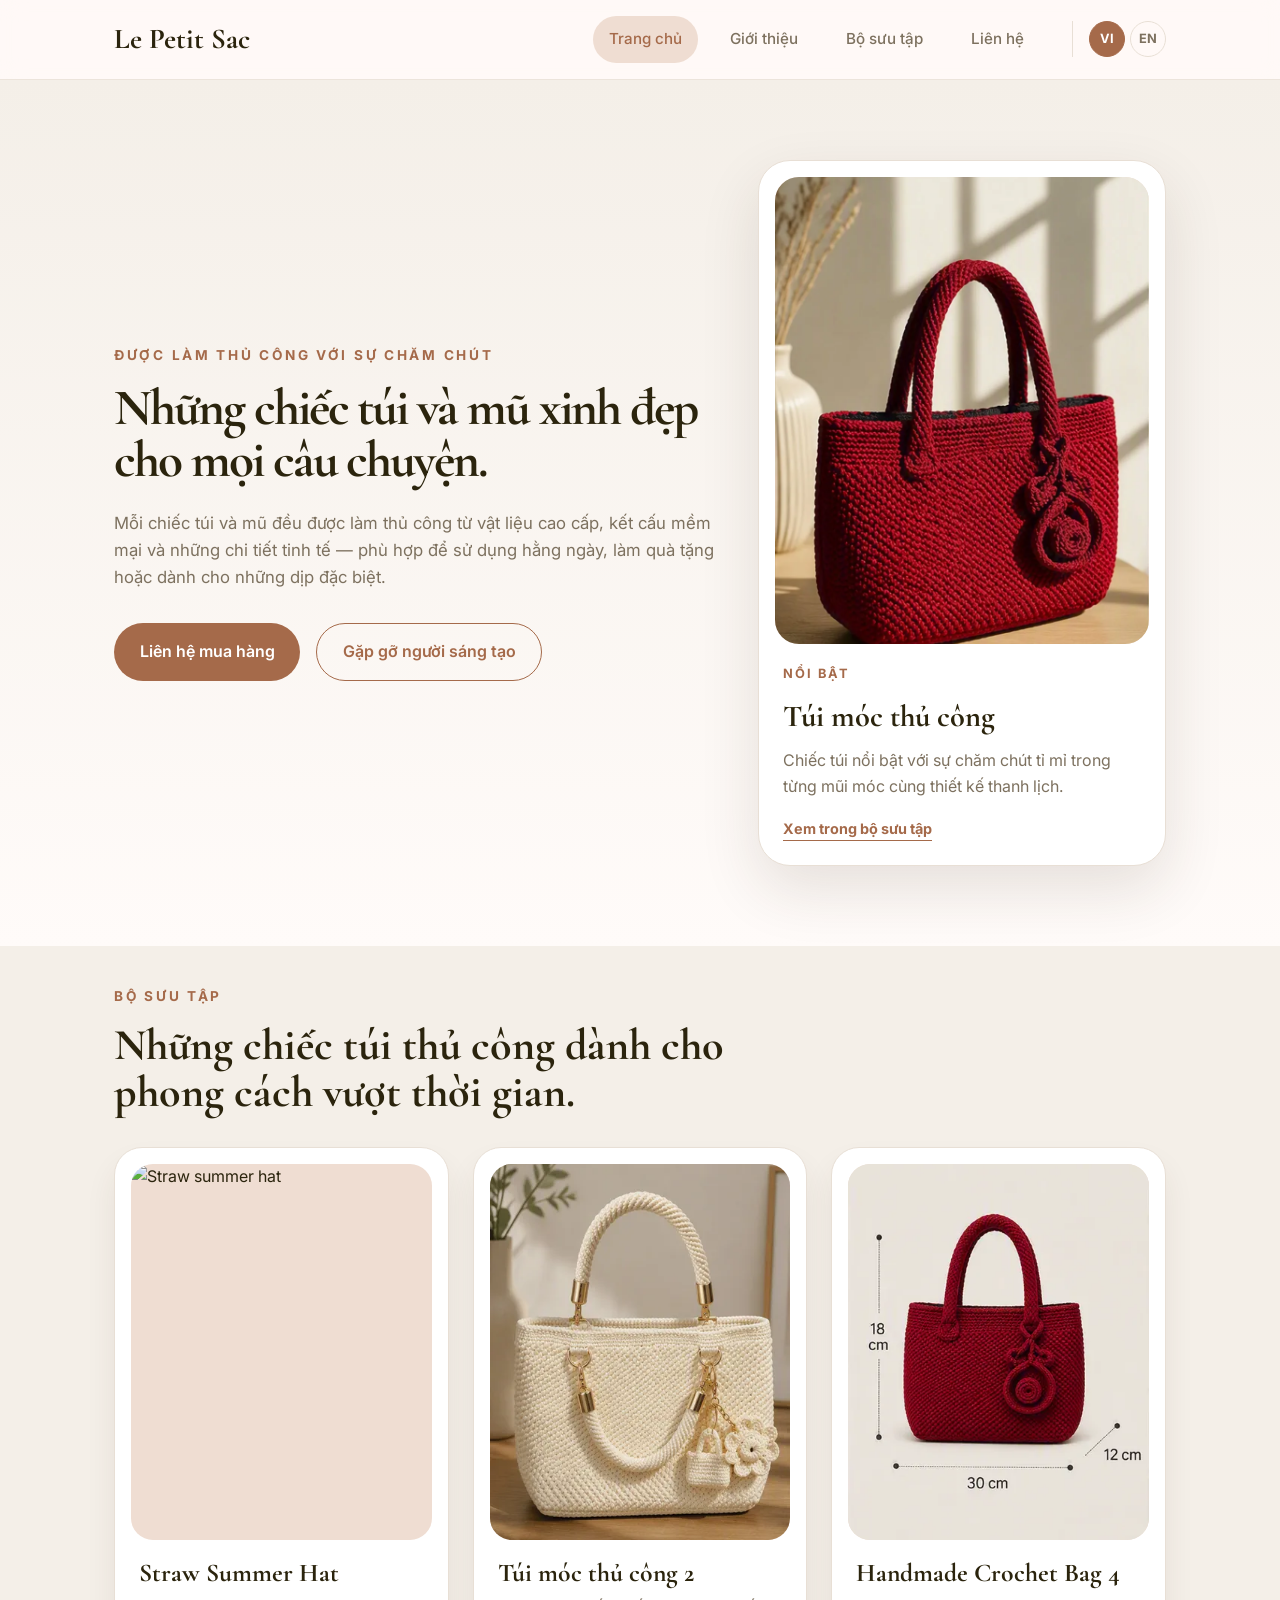
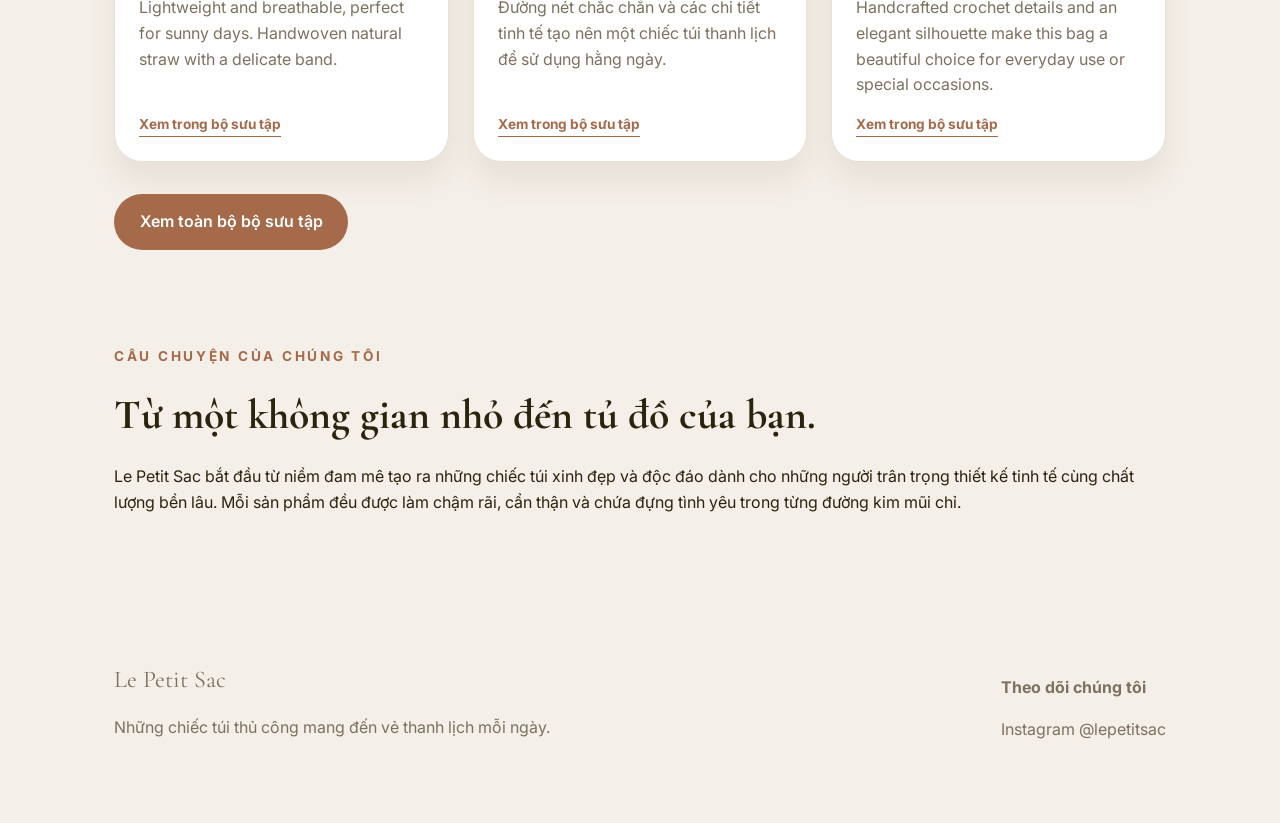
==== commit fd3bf4dc: "Fix featured handbag image cropping" ====
--- a/index.html
+++ b/index.html
@@ -2,14 +2,16 @@
 <html lang="en">
   <head>
     <meta charset="utf-8">
+
     <meta
       name="viewport"
       content="width=device-width, initial-scale=1"
     >
 
-    <title>Le Petit Sac — Handmade Handbags</title>
+    <title>Le Petit Sac — Handmade Handbags and Hats</title>
 
     <link rel="preconnect" href="https://fonts.googleapis.com">
+
     <link
       rel="preconnect"
       href="https://fonts.gstatic.com"
@@ -219,61 +221,37 @@
           </p>
 
           <h2 data-i18n="collections_title">
-            Handbags crafted for a timeless wardrobe.
+            Handcrafted bags and hats for a timeless wardrobe.
           </h2>
         </div>
 
         <div class="card-grid">
-          <!-- Gallery handbag 1 -->
+          <!-- Card 1: Straw Summer Hat -->
           <article class="product-card">
             <a
               class="product-card-link"
               href="gallery.html"
-              aria-label="View Handmade Crochet Bag in the gallery"
+              aria-label="View Straw Summer Hat in the gallery"
             >
               <picture class="product-image">
-                <source
-                  type="image/webp"
-                  srcset="
-                    images/Bag1_1-400.webp 400w,
-                    images/Bag1_1-800.webp 800w,
-                    images/Bag1_1-1200.webp 1200w
-                  "
-                  sizes="
-                    (max-width: 720px) calc(100vw - 4rem),
-                    (max-width: 768px) 45vw,
-                    330px
-                  "
-                >
-
                 <img
-                  src="images/Bag1_1.jpg"
-                  srcset="
-                    images/Bag1_1-400.jpg 400w,
-                    images/Bag1_1-800.jpg 800w,
-                    images/Bag1_1-1200.jpg 1200w
-                  "
-                  sizes="
-                    (max-width: 720px) calc(100vw - 4rem),
-                    (max-width: 768px) 45vw,
-                    330px
-                  "
+                  src="https://images.unsplash.com/photo-1523521041103-b860113b3b78?auto=format&fit=crop&w=800&q=80"
                   width="800"
                   height="1000"
-                  alt="Handmade crochet bag"
+                  alt="Straw summer hat"
                   loading="lazy"
+                  referrerpolicy="no-referrer"
                 >
               </picture>
 
               <div class="product-card-copy">
-                <h3 data-i18n="handmade_crochet_bag">
-                  Handmade Crochet Bag
+                <h3 data-i18n="straw_summer_hat">
+                  Straw Summer Hat
                 </h3>
 
-                <p data-i18n="handmade_crochet_bag_copy">
-                  The handbag stands out for the meticulous attention
-                  to detail in every crochet stitch and its elegant
-                  design.
+                <p data-i18n="straw_summer_hat_copy">
+                  Lightweight and breathable, perfect for sunny days.
+                  Handwoven natural straw with a delicate band.
                 </p>
 
                 <span
@@ -286,7 +264,7 @@
             </a>
           </article>
 
-          <!-- Gallery handbag 2 -->
+          <!-- Card 2: Handmade Crochet Bag 2 -->
           <article class="product-card">
             <a
               class="product-card-link"
@@ -299,7 +277,8 @@
                   srcset="
                     images/Bag2_1-400.webp 400w,
                     images/Bag2_1-800.webp 800w,
-                    images/Bag2_1-1200.webp 1200w
+                    images/Bag2_1-1200.webp 1200w,
+                    images/Bag2_1-1600.webp 1600w
                   "
                   sizes="
                     (max-width: 720px) calc(100vw - 4rem),
@@ -313,7 +292,8 @@
                   srcset="
                     images/Bag2_1-400.jpg 400w,
                     images/Bag2_1-800.jpg 800w,
-                    images/Bag2_1-1200.jpg 1200w
+                    images/Bag2_1-1200.jpg 1200w,
+                    images/Bag2_1-1600.jpg 1600w
                   "
                   sizes="
                     (max-width: 720px) calc(100vw - 4rem),
@@ -333,8 +313,8 @@
                 </h3>
 
                 <p data-i18n="handmade_crochet_bag_2_copy">
-                  Structured lines and subtle details make this bag a
-                  polished everyday companion.
+                  Structured lines and subtle details make this bag
+                  a polished everyday companion.
                 </p>
 
                 <span
@@ -347,31 +327,58 @@
             </a>
           </article>
 
-          <!-- Gallery handbag 3 -->
+          <!-- Card 3: Handmade Crochet Bag 4 -->
           <article class="product-card">
             <a
               class="product-card-link"
               href="gallery.html"
-              aria-label="View Woven Crossbody in the gallery"
+              aria-label="View Handmade Crochet Bag 4 in the gallery"
             >
               <picture class="product-image">
+                <source
+                  type="image/webp"
+                  srcset="
+                    images/Bag1_4-400.webp 400w,
+                    images/Bag1_4-800.webp 800w,
+                    images/Bag1_4-1200.webp 1200w,
+                    images/Bag1_4-1600.webp 1600w
+                  "
+                  sizes="
+                    (max-width: 720px) calc(100vw - 4rem),
+                    (max-width: 768px) 45vw,
+                    330px
+                  "
+                >
+
                 <img
-                  src="https://images.unsplash.com/photo-1495121605193-b116b5b9c5d6?auto=format&fit=crop&w=800&q=80"
+                  src="images/Bag1_4.jpg"
+                  srcset="
+                    images/Bag1_4-400.jpg 400w,
+                    images/Bag1_4-800.jpg 800w,
+                    images/Bag1_4-1200.jpg 1200w,
+                    images/Bag1_4-1600.jpg 1600w
+                  "
+                  sizes="
+                    (max-width: 720px) calc(100vw - 4rem),
+                    (max-width: 768px) 45vw,
+                    330px
+                  "
                   width="800"
                   height="1000"
-                  alt="Woven crossbody bag"
+                  alt="Handmade crochet bag 4"
                   loading="lazy"
                 >
               </picture>
 
               <div class="product-card-copy">
-                <h3 data-i18n="woven_crossbody">
-                  Woven Crossbody
+                <h3 data-i18n="handmade_crochet_bag_4">
+                  Handmade Crochet Bag 4
                 </h3>
 
-                <p data-i18n="woven_crossbody_copy">
-                  Lightweight, elegant, and perfect for carrying
-                  essentials with comfort and charm.
+                <p data-i18n="handmade_crochet_bag_4_copy">
+                  Handcrafted crochet details and an elegant silhouette
+                  make this bag a beautiful choice for everyday use or
+                  special occasions.
                 </p>
 
                 <span
@@ -389,7 +396,7 @@
           <a
             class="button button-primary"
             href="gallery.html"
-            data-i18n="view_in_gallery"
+            data-i18n="view_full_gallery"
           >
             View Full Gallery
           </a>
@@ -425,14 +432,16 @@
             Le Petit Sac
           </p>
 
-          <p>
-            Handmade handbags for everyday elegance.
+          <p data-i18n="footer_description">
+            Beautiful handmade bags for your everyday story.
           </p>
         </div>
 
         <div>
           <p>
-            <strong>Follow us</strong>
+            <strong data-i18n="follow_us">
+              Follow Us
+            </strong>
           </p>
 
           <p>
--- a/styles.css
+++ b/styles.css
@@ -10,7 +10,10 @@
   --shadow: 0 24px 60px rgba(59, 43, 28, 0.12);
 }
 
-/* General */
+/* ========================================
+   General
+   ======================================== */
+
 * {
   box-sizing: border-box;
 }
@@ -21,9 +24,9 @@
 
 body {
   margin: 0;
+  color: var(--text);
+  background: var(--bg);
   font-family: 'Inter', system-ui, sans-serif;
-  background: var(--bg);
-  color: var(--text);
   line-height: 1.6;
 }
 
@@ -37,20 +40,30 @@
   max-width: 100%;
 }
 
+button,
+input,
+textarea {
+  font: inherit;
+}
+
 .container {
+  width: 100%;
   max-width: 1100px;
   margin: 0 auto;
   padding: 1rem 1.5rem;
 }
 
-/* Header */
+/* ========================================
+   Header
+   ======================================== */
+
 .site-header {
   position: sticky;
   top: 0;
   z-index: 20;
   background: rgba(255, 250, 248, 0.92);
+  border-bottom: 1px solid rgba(232, 223, 213, 0.8);
   backdrop-filter: blur(12px);
-  border-bottom: 1px solid rgba(232, 223, 213, 0.8);
 }
 
 .site-header .container {
@@ -62,10 +75,10 @@
 
 .logo {
   margin: 0;
+  color: var(--text);
   font-family: 'Cormorant Garamond', serif;
   font-size: 1.8rem;
   font-weight: 700;
-  color: var(--text);
 }
 
 .nav {
@@ -77,11 +90,13 @@
 
 .nav-link {
   padding: 0.7rem 1rem;
+  color: var(--muted);
   border-radius: 999px;
-  color: var(--muted);
   font-size: 0.95rem;
   font-weight: 500;
-  transition: background 0.3s, color 0.3s;
+  transition:
+    color 0.3s,
+    background 0.3s;
 }
 
 .nav-link:hover,
@@ -92,6 +107,7 @@
 
 .nav-toggle {
   display: none;
+  padding: 0.25rem;
   color: var(--text);
   background: none;
   border: 0;
@@ -110,6 +126,7 @@
 .lang-btn {
   width: 36px;
   height: 36px;
+  padding: 0;
   color: var(--muted);
   background: none;
   border: 1px solid var(--border);
@@ -131,15 +148,17 @@
   border-color: var(--accent);
 }
 
-/* Home hero */
+/* ========================================
+   Home hero
+   ======================================== */
+
 .hero-shop {
   padding: 4rem 0;
-  background:
-    linear-gradient(
-      180deg,
-      rgba(244, 239, 232, 1) 0%,
-      rgba(255, 251, 249, 1) 100%
-    );
+  background: linear-gradient(
+    180deg,
+    rgba(244, 239, 232, 1) 0%,
+    rgba(255, 251, 249, 1) 100%
+  );
 }
 
 .hero-grid {
@@ -149,8 +168,12 @@
   gap: 2rem;
 }
 
+.hero-content {
+  min-width: 0;
+}
+
 .eyebrow {
-  margin-bottom: 0.9rem;
+  margin: 0 0 0.9rem;
   color: var(--accent);
   font-size: 0.85rem;
   font-weight: 700;
@@ -189,7 +212,9 @@
   padding: 0.95rem 1.6rem;
   border-radius: 999px;
   font-weight: 600;
-  transition: transform 0.2s ease, background 0.2s ease;
+  transition:
+    transform 0.2s ease,
+    background 0.2s ease;
 }
 
 .button:hover {
@@ -207,13 +232,17 @@
   border: 1px solid var(--accent);
 }
 
-/* Featured handbag card */
+/* ========================================
+   Featured handbag
+   ======================================== */
+
 .hero-product-card {
+  display: grid;
+  justify-self: end;
+  gap: 1.25rem;
   width: 100%;
   max-width: 420px;
-  justify-self: end;
-  display: grid;
-  gap: 1.25rem;
+  min-width: 0;
   padding: 1rem;
   overflow: hidden;
   background: var(--panel);
@@ -222,10 +251,7 @@
   box-shadow: var(--shadow);
 }
 
-/*
-  This container controls the crop.
-  Change 4 / 5 to 1 / 1 if you want a square image.
-*/
+/* This container establishes the crop dimensions. */
 .featured-image-link {
   display: block;
   width: 100%;
@@ -236,20 +262,23 @@
 }
 
 .featured-picture {
+  position: relative;
   display: block;
   width: 100%;
   height: 100%;
-}
-
+  overflow: hidden;
+}
+
+/* Fill the container and crop without stretching. */
 .product-visual {
+  position: absolute;
+  inset: 0;
   display: block;
   width: 100%;
+  max-width: none;
   height: 100%;
-
-  /* Preserve proportions and crop extra parts */
   object-fit: cover;
   object-position: center;
-
   transition: transform 0.45s ease;
 }
 
@@ -298,9 +327,12 @@
   color: var(--text);
 }
 
-/* Collections */
+/* ========================================
+   Homepage collections
+   ======================================== */
+
 .section-intro {
-  padding: 2.5rem 0 4rem;
+  padding: 2.5rem 1.5rem 4rem;
 }
 
 .section-heading {
@@ -310,6 +342,7 @@
 
 .section-heading h2 {
   margin: 0.5rem 0;
+  font-family: 'Cormorant Garamond', serif;
   font-size: 2.75rem;
   line-height: 1.05;
 }
@@ -317,21 +350,82 @@
 .card-grid {
   display: grid;
   grid-template-columns: repeat(3, minmax(0, 1fr));
+  align-items: stretch;
   gap: 1.5rem;
 }
 
 .product-card {
-  padding: 1.75rem;
+  display: flex;
+  width: 100%;
+  min-width: 0;
+  padding: 1rem;
+  overflow: hidden;
   background: var(--panel);
   border: 1px solid var(--border);
   border-radius: 28px;
   box-shadow: 0 18px 30px rgba(75, 52, 37, 0.08);
+  transition:
+    transform 0.3s ease,
+    box-shadow 0.3s ease;
+}
+
+.product-card:hover {
+  transform: translateY(-5px);
+  box-shadow: 0 24px 42px rgba(75, 52, 37, 0.14);
+}
+
+.product-card-link {
+  display: flex;
+  flex-direction: column;
+  width: 100%;
+  min-width: 0;
+  height: 100%;
+}
+
+/*
+  Homepage card image crop.
+  This is the same 4:5 crop used by the hero product.
+*/
+.product-image {
+  position: relative;
+  display: block;
+  flex: 0 0 auto;
+  width: 100%;
+  aspect-ratio: 4 / 5;
+  overflow: hidden;
+  background: var(--accent-soft);
+  border-radius: 22px;
+}
+
+/* Apply the crop to actual images inside <picture>. */
+.product-image img {
+  position: absolute;
+  inset: 0;
+  display: block;
+  width: 100%;
+  max-width: none;
+  height: 100%;
+  object-fit: cover;
+  object-position: center;
+  transition: transform 0.45s ease;
+}
+
+.product-card:hover .product-image img {
+  transform: scale(1.04);
+}
+
+.product-card-copy {
+  display: flex;
+  flex: 1;
+  flex-direction: column;
+  padding: 0.25rem 0.5rem 0.5rem;
 }
 
 .product-card h3 {
-  margin: 0.75rem 0 0.5rem;
+  margin: 0.9rem 0 0.5rem;
   font-family: 'Cormorant Garamond', serif;
   font-size: 1.6rem;
+  line-height: 1.15;
 }
 
 .product-card p {
@@ -339,40 +433,35 @@
   color: var(--muted);
 }
 
-.product-image {
-  display: block;
-  aspect-ratio: 1 / 1;
-  border-radius: 24px;
-  background-position: center;
-  background-size: cover;
-}
-
-.product-image-1 {
-  background-image:
-    url('https://images.unsplash.com/photo-1512436991641-6745cdb1723f?auto=format&fit=crop&w=700&q=80');
-}
-
-.product-image-2 {
-  background-image:
-    url('https://images.unsplash.com/photo-1495121605193-b116b5b9c5d6?auto=format&fit=crop&w=700&q=80');
-}
-
-.product-image-3 {
-  background-image:
-    url('https://images.unsplash.com/photo-1520962915462-2f277ed0b07a?auto=format&fit=crop&w=700&q=80');
-}
-
-/* Story */
+.product-card-action {
+  display: inline-block;
+  width: max-content;
+  margin-top: auto;
+  padding-top: 1rem;
+  color: var(--accent);
+  border-bottom: 1px solid currentColor;
+  font-size: 0.85rem;
+  font-weight: 700;
+}
+
+/* ========================================
+   Story
+   ======================================== */
+
 .story-section {
-  padding: 2rem 0 4rem;
+  padding: 2rem 1.5rem 4rem;
 }
 
 .story-copy h2 {
   margin: 0.4rem 0 1rem;
+  font-family: 'Cormorant Garamond', serif;
   font-size: 2.6rem;
 }
 
-/* About */
+/* ========================================
+   About page
+   ======================================== */
+
 .about-grid {
   display: grid;
   grid-template-columns: 1.2fr 0.8fr;
@@ -407,28 +496,33 @@
   color: var(--muted);
 }
 
-/* Interior page heroes */
+/* ========================================
+   Interior page heroes
+   ======================================== */
+
 .hero-about,
 .hero-contact {
   padding: 5rem 0 4rem;
-  background:
-    linear-gradient(
-      180deg,
-      rgba(244, 239, 232, 0.8),
-      rgba(255, 251, 249, 1)
-    );
+  background: linear-gradient(
+    180deg,
+    rgba(244, 239, 232, 0.8),
+    rgba(255, 251, 249, 1)
+  );
 }
 
 .hero-inner {
   max-width: 720px;
 }
 
-/* Contact */
+/* ========================================
+   Contact page
+   ======================================== */
+
 .contact-grid {
   display: grid;
   grid-template-columns: 1fr 1.1fr;
   gap: 2rem;
-  padding: 3rem 0;
+  padding: 3rem 1.5rem;
 }
 
 .contact-details,
@@ -466,16 +560,20 @@
 }
 
 .contact-form-card button {
-  width: min-content;
+  width: max-content;
   padding: 0.95rem 1.8rem;
   color: #ffffff;
   background: var(--accent);
+  border: 0;
   border-radius: 999px;
   font-weight: 700;
   cursor: pointer;
 }
 
-/* Footer */
+/* ========================================
+   Footer
+   ======================================== */
+
 .site-footer {
   padding: 3rem 0;
   color: var(--muted);
@@ -495,19 +593,21 @@
   font-size: 1.5rem;
 }
 
-/* Gallery */
+/* ========================================
+   Gallery page
+   ======================================== */
+
 .hero-gallery {
   padding: 5rem 0 4rem;
-  background:
-    linear-gradient(
-      180deg,
-      rgba(244, 239, 232, 0.8),
-      rgba(255, 251, 249, 1)
-    );
+  background: linear-gradient(
+    180deg,
+    rgba(244, 239, 232, 0.8),
+    rgba(255, 251, 249, 1)
+  );
 }
 
 .gallery-section {
-  padding: 2.5rem 0 4rem;
+  padding: 2.5rem 1.5rem 4rem;
 }
 
 .product-tabs-nav {
@@ -545,6 +645,7 @@
 }
 
 .gallery-item {
+  min-width: 0;
   cursor: pointer;
   transition: transform 0.3s ease;
 }
@@ -555,16 +656,20 @@
 
 .gallery-image-wrapper {
   position: relative;
+  width: 100%;
   aspect-ratio: 1 / 1;
   overflow: hidden;
+  background: var(--accent-soft);
   border-radius: 20px;
 }
 
 .gallery-image {
   display: block;
   width: 100%;
+  max-width: none;
   height: 100%;
   object-fit: cover;
+  object-position: center;
 }
 
 .gallery-overlay {
@@ -591,7 +696,9 @@
   border-radius: 999px;
   font-weight: 700;
   cursor: pointer;
-  transition: transform 0.2s, background 0.2s;
+  transition:
+    transform 0.2s,
+    background 0.2s;
 }
 
 .gallery-view-btn:hover {
@@ -634,7 +741,10 @@
   font-weight: 600;
 }
 
-/* Lightbox */
+/* ========================================
+   Lightbox
+   ======================================== */
+
 .lightbox {
   position: fixed;
   inset: 0;
@@ -642,6 +752,7 @@
   display: none;
   align-items: center;
   justify-content: center;
+  padding: 1rem;
   opacity: 0;
   background: rgba(0, 0, 0, 0.95);
   transition: opacity 0.3s;
@@ -657,13 +768,22 @@
   display: grid;
   grid-template-rows: auto 1fr;
   gap: 1.5rem;
-  max-width: 90vw;
+  width: min(90vw, 1000px);
   max-height: 90vh;
   animation: slideUp 0.3s ease;
 }
 
+.lightbox-image-container {
+  position: relative;
+  display: flex;
+  align-items: center;
+  justify-content: center;
+}
+
 .lightbox-content img {
-  width: 100%;
+  display: block;
+  width: auto;
+  max-width: 100%;
   max-height: 60vh;
   object-fit: contain;
   border-radius: 20px;
@@ -688,7 +808,7 @@
 
 .lightbox-close {
   position: absolute;
-  top: -40px;
+  top: -45px;
   right: 0;
   display: flex;
   align-items: center;
@@ -706,13 +826,6 @@
 
 .lightbox-close:hover {
   transform: scale(1.1);
-}
-
-.lightbox-image-container {
-  position: relative;
-  display: flex;
-  align-items: center;
-  justify-content: center;
 }
 
 .lightbox-nav {
@@ -766,7 +879,6 @@
   color: #ffffff;
   background: rgba(0, 0, 0, 0.6);
   border-radius: 20px;
-  font-family: 'Inter', sans-serif;
   font-size: 0.9rem;
 }
 
@@ -782,7 +894,10 @@
   }
 }
 
-/* Tablet */
+/* ========================================
+   Tablet
+   ======================================== */
+
 @media (max-width: 1100px) {
   .gallery-grid {
     grid-template-columns: repeat(3, minmax(0, 1fr));
@@ -797,14 +912,22 @@
   }
 
   .hero-product-card {
+    justify-self: center;
     width: 100%;
     max-width: 460px;
-    justify-self: center;
     margin: 1rem auto 0;
   }
 
   .card-grid {
-    grid-template-columns: 1fr 1fr;
+    grid-template-columns: repeat(2, minmax(0, 1fr));
+  }
+
+  .product-card {
+    padding: 0.85rem;
+  }
+
+  .product-image {
+    border-radius: 20px;
   }
 
   .gallery-grid {
@@ -813,7 +936,10 @@
   }
 }
 
-/* Mobile */
+/* ========================================
+   Mobile
+   ======================================== */
+
 @media (max-width: 720px) {
   html,
   body {
@@ -838,22 +964,15 @@
 
   .nav-toggle {
     display: block;
-    margin-left: 0;
   }
 
   .lang-switcher {
     order: 3;
-    display: flex;
     justify-content: flex-end;
     width: 100%;
     margin-left: auto;
     padding: 0;
     border: none;
-  }
-
-  .lang-switcher .lang-btn {
-    width: 36px;
-    height: 36px;
   }
 
   .nav {
@@ -864,7 +983,7 @@
     display: none;
     flex-direction: column;
     width: auto;
-    max-width: none;
+    margin-left: 0;
     padding: 1rem 1rem 1.5rem;
     overflow: hidden;
     background: var(--panel);
@@ -897,9 +1016,9 @@
   }
 
   .hero-product-card {
+    justify-self: center;
     width: 100%;
     max-width: 420px;
-    justify-self: center;
     padding: 0.75rem;
     border-radius: 24px;
   }
@@ -916,8 +1035,45 @@
     font-size: 1.65rem;
   }
 
+  .section-intro,
+  .story-section,
+  .contact-grid,
+  .gallery-section {
+    padding-right: 1rem;
+    padding-left: 1rem;
+  }
+
+  .section-heading h2 {
+    font-size: 2.2rem;
+  }
+
   .card-grid {
     grid-template-columns: 1fr;
+  }
+
+  .product-card {
+    width: 100%;
+    max-width: 420px;
+    margin: 0 auto;
+    padding: 0.75rem;
+    border-radius: 24px;
+  }
+
+  .product-image {
+    aspect-ratio: 4 / 5;
+    border-radius: 18px;
+  }
+
+  .product-card-copy {
+    padding: 0.25rem 0.5rem 0.65rem;
+  }
+
+  .product-card h3 {
+    font-size: 1.5rem;
+  }
+
+  .story-copy h2 {
+    font-size: 2.2rem;
   }
 
   .hero-gallery {
@@ -958,8 +1114,12 @@
     font-size: 0.7rem;
   }
 
+  .lightbox {
+    padding: 1rem;
+  }
+
   .lightbox-content {
-    max-width: 95vw;
+    width: 95vw;
     max-height: 95vh;
   }
 
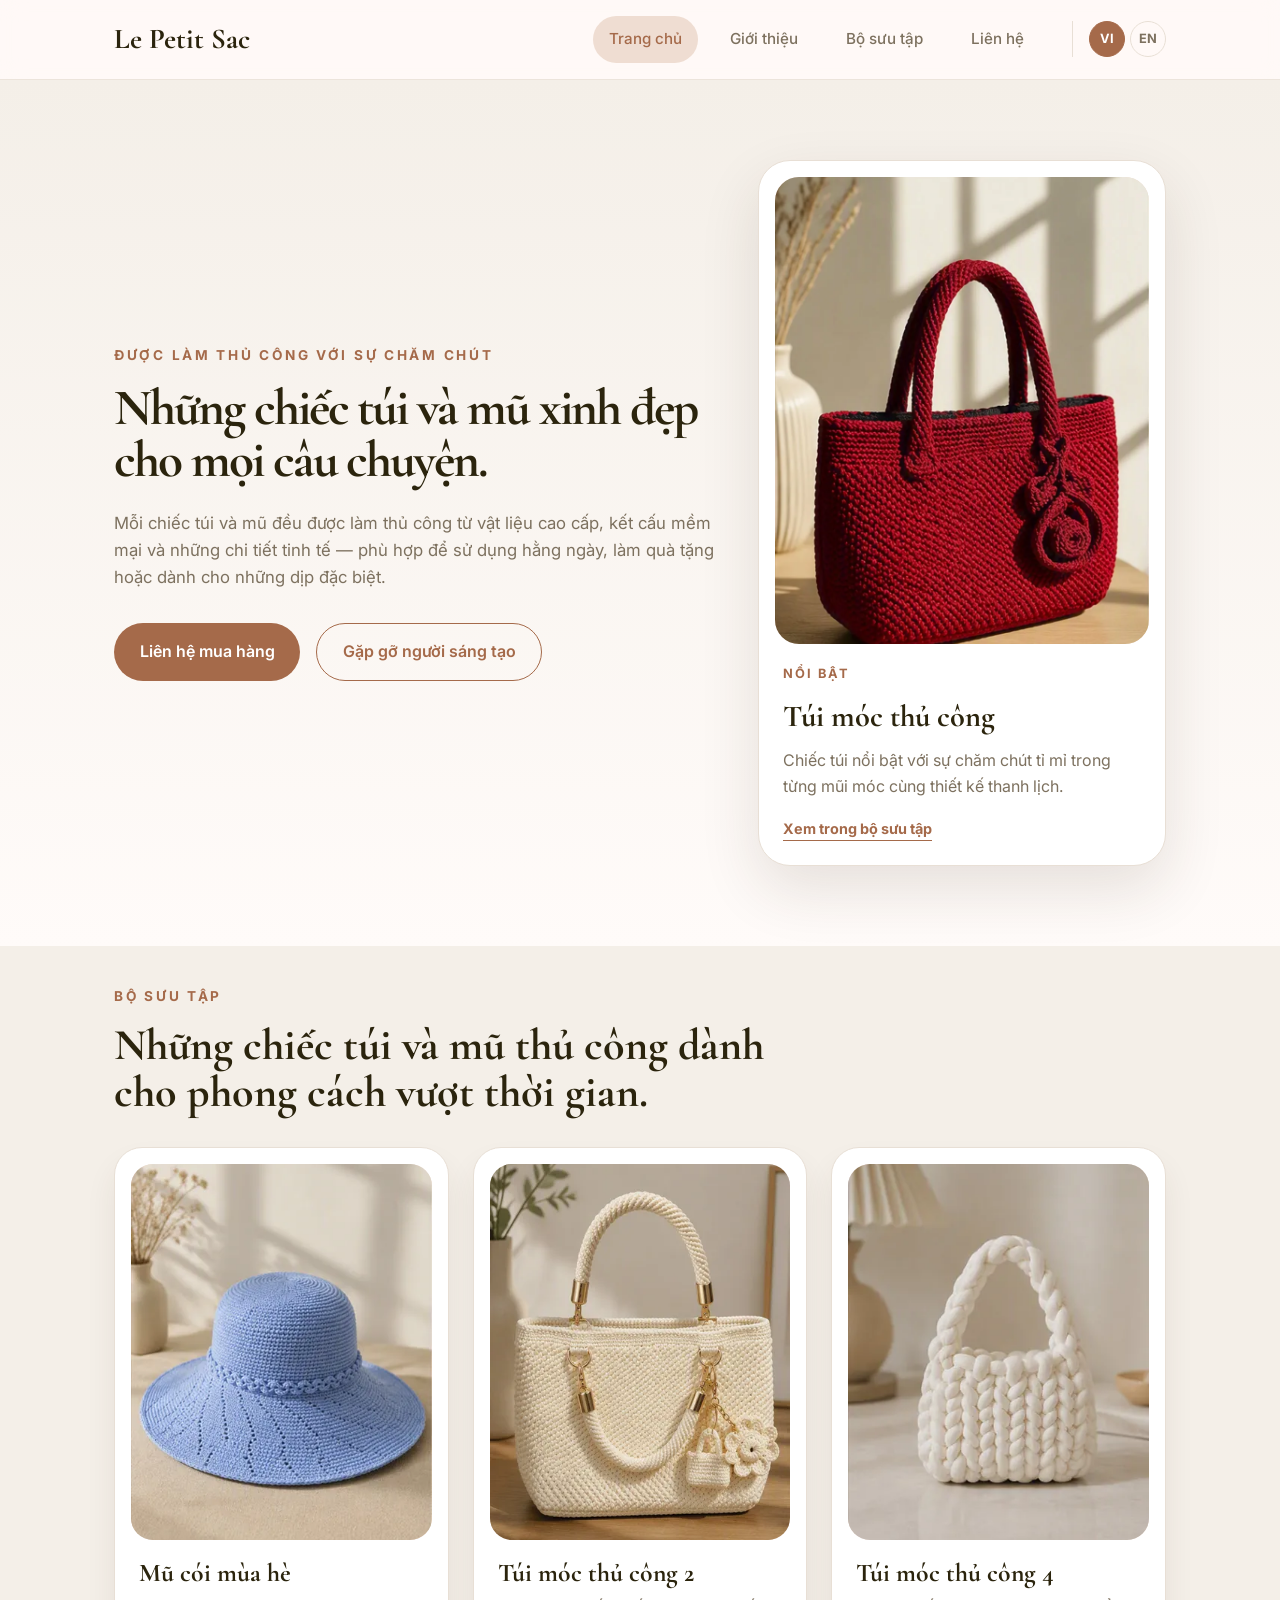
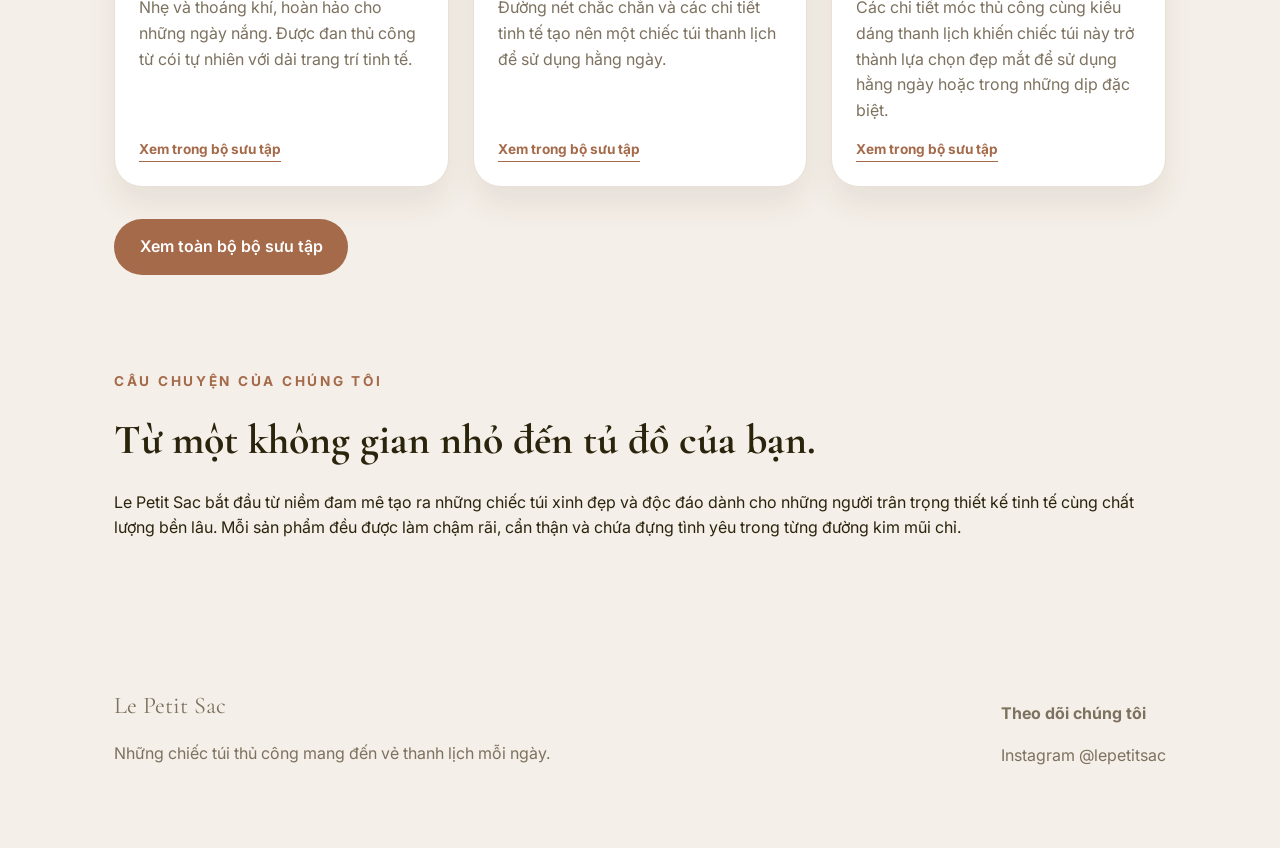
==== commit d3d41392: "Fix featured handbag image cropping" ====
--- a/index.html
+++ b/index.html
@@ -227,43 +227,67 @@
 
         <div class="card-grid">
           <!-- Card 1: Straw Summer Hat -->
-          <article class="product-card">
-            <a
-              class="product-card-link"
-              href="gallery.html"
-              aria-label="View Straw Summer Hat in the gallery"
-            >
-              <picture class="product-image">
-                <img
-                  src="https://images.unsplash.com/photo-1523521041103-b860113b3b78?auto=format&fit=crop&w=800&q=80"
-                  width="800"
-                  height="1000"
-                  alt="Straw summer hat"
-                  loading="lazy"
-                  referrerpolicy="no-referrer"
-                >
-              </picture>
-
-              <div class="product-card-copy">
-                <h3 data-i18n="straw_summer_hat">
-                  Straw Summer Hat
-                </h3>
-
-                <p data-i18n="straw_summer_hat_copy">
-                  Lightweight and breathable, perfect for sunny days.
-                  Handwoven natural straw with a delicate band.
-                </p>
-
-                <span
-                  class="product-card-action"
-                  data-i18n="view_in_gallery"
-                >
-                  View in Gallery
-                </span>
-              </div>
-            </a>
-          </article>
-
+        <article class="product-card">
+          <a
+            class="product-card-link"
+            href="gallery.html"
+            aria-label="View Straw Summer Hat in the gallery"
+          >
+            <picture class="product-image">
+              <source
+                type="image/webp"
+                srcset="
+                  images/Hat1_1-400.webp 400w,
+                  images/Hat1_1-800.webp 800w,
+                  images/Hat1_1-1200.webp 1200w,
+                  images/Hat1_1-1600.webp 1600w
+                "
+                sizes="
+                  (max-width: 720px) calc(100vw - 4rem),
+                  (max-width: 768px) 45vw,
+                  330px
+                "
+              >
+
+              <img
+                src="images/Hat1_1.jpg"
+                srcset="
+                  images/Hat1_1-400.jpg 400w,
+                  images/Hat1_1-800.jpg 800w,
+                  images/Hat1_1-1200.jpg 1200w,
+                  images/Hat1_1-1600.jpg 1600w
+                "
+                sizes="
+                  (max-width: 720px) calc(100vw - 4rem),
+                  (max-width: 768px) 45vw,
+                  330px
+                "
+                width="800"
+                height="1000"
+                alt="Mũ cói mùa hè"
+                loading="lazy"
+              >
+            </picture>
+
+            <div class="product-card-copy">
+              <h3 data-i18n="straw_summer_hat">
+                Mũ cói mùa hè
+              </h3>
+
+              <p data-i18n="straw_summer_hat_copy">
+                Nhẹ và thoáng khí, hoàn hảo cho những ngày nắng.
+                Được đan thủ công từ cói tự nhiên với dải trang trí tinh tế.
+              </p>
+
+              <span
+                class="product-card-action"
+                data-i18n="view_in_gallery"
+              >
+                Xem trong bộ sưu tập
+              </span>
+            </div>
+          </a>
+        </article>
           <!-- Card 2: Handmade Crochet Bag 2 -->
           <article class="product-card">
             <a
@@ -332,16 +356,16 @@
             <a
               class="product-card-link"
               href="gallery.html"
-              aria-label="View Handmade Crochet Bag 4 in the gallery"
+              aria-label="Xem túi móc thủ công 4 trong bộ sưu tập"
             >
               <picture class="product-image">
                 <source
                   type="image/webp"
                   srcset="
-                    images/Bag1_4-400.webp 400w,
-                    images/Bag1_4-800.webp 800w,
-                    images/Bag1_4-1200.webp 1200w,
-                    images/Bag1_4-1600.webp 1600w
+                    images/Bag4_1-400.webp 400w,
+                    images/Bag4_1-800.webp 800w,
+                    images/Bag4_1-1200.webp 1200w,
+                    images/Bag4_1-1600.webp 1600w
                   "
                   sizes="
                     (max-width: 720px) calc(100vw - 4rem),
@@ -351,12 +375,12 @@
                 >
 
                 <img
-                  src="images/Bag1_4.jpg"
-                  srcset="
-                    images/Bag1_4-400.jpg 400w,
-                    images/Bag1_4-800.jpg 800w,
-                    images/Bag1_4-1200.jpg 1200w,
-                    images/Bag1_4-1600.jpg 1600w
+                  src="images/Bag4_1.jpg"
+                  srcset="
+                    images/Bag4_1-400.jpg 400w,
+                    images/Bag4_1-800.jpg 800w,
+                    images/Bag4_1-1200.jpg 1200w,
+                    images/Bag4_1-1600.jpg 1600w
                   "
                   sizes="
                     (max-width: 720px) calc(100vw - 4rem),
@@ -365,27 +389,36 @@
                   "
                   width="800"
                   height="1000"
-                  alt="Handmade crochet bag 4"
+                  alt="Túi móc thủ công 4"
                   loading="lazy"
+                  onerror="
+                    this.onerror = null;
+                    this.parentElement
+                      .querySelectorAll('source')
+                      .forEach(source => source.remove());
+                    this.removeAttribute('srcset');
+                    this.removeAttribute('sizes');
+                    this.src = 'images/Bag4_1.jpg';
+                  "
                 >
               </picture>
 
               <div class="product-card-copy">
                 <h3 data-i18n="handmade_crochet_bag_4">
-                  Handmade Crochet Bag 4
+                  Túi móc thủ công 4
                 </h3>
 
                 <p data-i18n="handmade_crochet_bag_4_copy">
-                  Handcrafted crochet details and an elegant silhouette
-                  make this bag a beautiful choice for everyday use or
-                  special occasions.
+                  Các chi tiết móc thủ công cùng kiểu dáng thanh lịch
+                  khiến chiếc túi này trở thành lựa chọn đẹp mắt để sử
+                  dụng hằng ngày hoặc trong những dịp đặc biệt.
                 </p>
 
                 <span
                   class="product-card-action"
                   data-i18n="view_in_gallery"
                 >
-                  View in Gallery
+                  Xem trong bộ sưu tập
                 </span>
               </div>
             </a>
